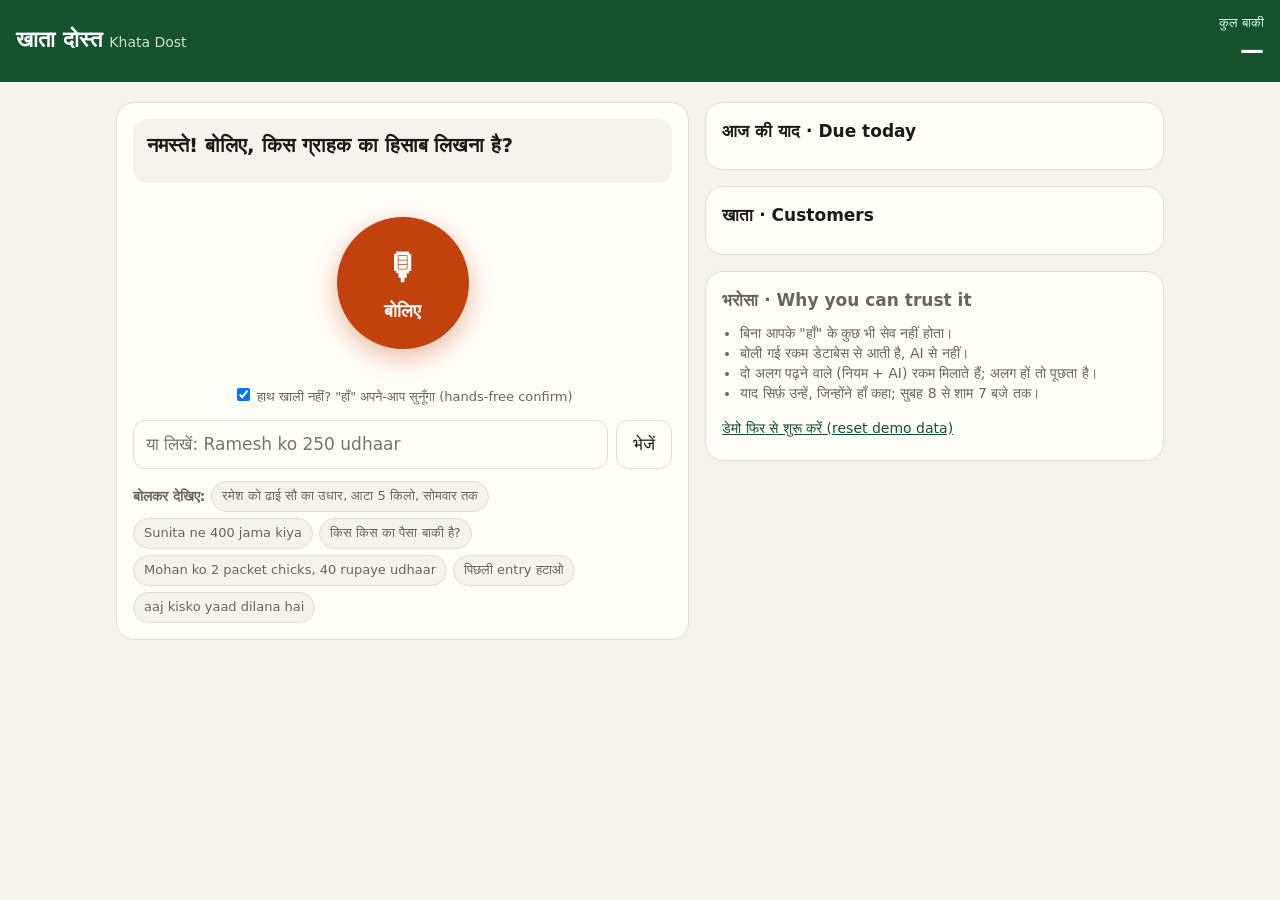
==== web/index.html @ 3db883e3 "Build Khata Dost: voice udhaar ledger with spoken read-back and confirm - parser.py: keyless Hindi/H" ====
<!doctype html>
<html lang="hi">
<head>
  <meta charset="utf-8">
  <meta name="viewport" content="width=device-width, initial-scale=1, viewport-fit=cover">
  <meta name="theme-color" content="#14532d">
  <title>Khata Dost · बोलो, खाता लिखो</title>
  <link rel="stylesheet" href="khata.css">
</head>
<body>
<header class="top">
  <div>
    <h1>खाता दोस्त <span>Khata Dost</span></h1>
    <p id="shop" class="muted"></p>
  </div>
  <div class="total">
    <span class="muted">कुल बाकी</span>
    <strong id="totalDue">—</strong>
  </div>
</header>

<div id="modes" class="modes" role="status"></div>

<main>
  <section class="talk card" aria-label="Talk">
    <div id="bubble" class="bubble" aria-live="polite">
      <p id="botSays">नमस्ते! बोलिए, किस ग्राहक का हिसाब लिखना है?</p>
      <p id="heard" class="heard"></p>
    </div>

    <article id="draft" class="draft" hidden>
      <div class="draft-top">
        <span id="draftName" class="draft-name"></span>
        <span id="draftType" class="badge"></span>
      </div>
      <div id="draftAmount" class="draft-amount"></div>
      <div id="draftMeta" class="muted"></div>
      <div id="draftChecks" class="checks"></div>
      <div class="draft-actions">
        <button id="yesBtn" class="yes">✓ हाँ, लिखो</button>
        <button id="noBtn" class="no">✗ नहीं</button>
      </div>
    </article>

    <article id="optionsBox" class="options" hidden></article>

    <button id="mic" class="mic" aria-label="बोलने के लिए दबाएँ">
      <span class="mic-icon" aria-hidden="true">🎙</span>
      <span id="micLabel">बोलिए</span>
    </button>
    <div id="status" class="status" aria-live="polite"></div>

    <label class="handsfree"><input type="checkbox" id="handsfree" checked> हाथ खाली नहीं? "हाँ" अपने-आप सुनूँगा (hands-free confirm)</label>

    <form id="typed" class="typed">
      <input id="text" placeholder="या लिखें: Ramesh ko 250 udhaar" autocomplete="off" aria-label="Type instead">
      <button>भेजें</button>
    </form>

    <div class="try muted">
      <strong>बोलकर देखिए:</strong>
      <button class="chip">रमेश को ढाई सौ का उधार, आटा 5 किलो, सोमवार तक</button>
      <button class="chip">Sunita ne 400 jama kiya</button>
      <button class="chip">किस किस का पैसा बाकी है?</button>
      <button class="chip">Mohan ko 2 packet chicks, 40 rupaye udhaar</button>
      <button class="chip">पिछली entry हटाओ</button>
      <button class="chip">aaj kisko yaad dilana hai</button>
    </div>

    <article id="receipt" class="receipt" hidden>
      <h3>ग्राहक की रसीद · Customer's voice receipt</h3>
      <p id="receiptText"></p>
      <div class="row">
        <button id="receiptPlay">▶ सुनें</button>
        <a id="receiptWa" target="_blank" rel="noopener">WhatsApp पर भेजें</a>
      </div>
      <p class="muted small">ग्राहक को उसकी भाषा में पक्की रसीद, ताकि बाद में झगड़ा न हो।</p>
    </article>
  </section>

  <section class="side">
    <article class="card">
      <div class="row between">
        <h2>आज की याद · Due today</h2>
        <span id="windowNote" class="muted small"></span>
      </div>
      <ul id="reminders" class="list"></ul>
    </article>

    <article class="card">
      <h2>खाता · Customers</h2>
      <ul id="customers" class="list"></ul>
    </article>

    <article id="detail" class="card" hidden>
      <div class="row between">
        <h2 id="detailName"></h2>
        <button id="detailClose" class="link">बंद करें</button>
      </div>
      <p id="detailBalance" class="big"></p>
      <form id="detailForm" class="detail-form">
        <label>फ़ोन <input id="detailPhone" inputmode="tel" placeholder="98xxxxxxxx"></label>
        <label>भाषा
          <select id="detailLang">
            <option value="hi-IN">हिन्दी</option><option value="mr-IN">मराठी</option><option value="en-IN">English</option>
          </select>
        </label>
        <label class="consent"><input type="checkbox" id="detailConsent"> ग्राहक ने WhatsApp याद दिलाने के लिए "हाँ" कहा</label>
        <p id="detailConsentAt" class="muted small"></p>
        <button>सेव करें</button>
      </form>
      <ul id="detailEntries" class="list"></ul>
    </article>

    <article class="card small muted">
      <h2>भरोसा · Why you can trust it</h2>
      <ul class="plain">
        <li>बिना आपके "हाँ" के कुछ भी सेव नहीं होता।</li>
        <li>बोली गई रकम डेटाबेस से आती है, AI से नहीं।</li>
        <li>दो अलग पढ़ने वाले (नियम + AI) रकम मिलाते हैं; अलग हों तो पूछता है।</li>
        <li>याद सिर्फ़ उन्हें, जिन्होंने हाँ कहा; सुबह 8 से शाम 7 बजे तक।</li>
      </ul>
      <button id="resetDemo" class="link">डेमो फिर से शुरू करें (reset demo data)</button>
    </article>
  </section>
</main>

<script src="khata.js"></script>
</body>
</html>
---- web/khata.css ----
:root {
  --bg: #f6f3ec; --card: #fffdf8; --ink: #1b1a17; --muted: #6b665c; --line: #e5dfd3;
  --green: #15803d; --green-bg: #e7f6ec; --red: #b91c1c; --red-bg: #fdecec; --accent: #14532d; --mic: #c2410c;
}
@media (prefers-color-scheme: dark) {
  :root { --bg: #12110f; --card: #1c1b18; --ink: #f3efe6; --muted: #a59f93; --line: #33302a;
          --green: #4ade80; --green-bg: #14281b; --red: #f87171; --red-bg: #2e1616; --accent: #86efac; }
}
* { box-sizing: border-box; }
body { margin: 0; background: var(--bg); color: var(--ink);
       font-family: "Noto Sans Devanagari", "Noto Sans", system-ui, sans-serif; font-size: 17px; line-height: 1.45; }
button, input, select { font: inherit; color: inherit; }
.muted { color: var(--muted); } .small { font-size: 14px; }
.top { display: flex; justify-content: space-between; align-items: center; gap: 12px; padding: 14px 16px;
       background: var(--accent); color: #fff; }
.top h1 { margin: 0; font-size: 22px; } .top h1 span { font-size: 14px; opacity: .8; font-weight: 500; }
.top p { margin: 2px 0 0; color: #d1fae5; font-size: 14px; }
.total { text-align: right; } .total .muted { color: #d1fae5; display: block; font-size: 13px; }
.total strong { font-size: 24px; }
.modes { margin: 0 auto; max-width: 1080px; padding: 8px 16px 0; font-size: 13px; color: var(--muted); }
.modes .warn { color: var(--red); }
main { max-width: 1080px; margin: 0 auto; padding: 12px 16px 40px; display: grid; gap: 16px; }
@media (min-width: 900px) { main { grid-template-columns: 1.25fr 1fr; align-items: start; } }
.card { background: var(--card); border: 1px solid var(--line); border-radius: 18px; padding: 16px; }
h2 { font-size: 17px; margin: 0 0 10px; } h3 { font-size: 15px; margin: 0 0 6px; }
.row { display: flex; gap: 10px; align-items: center; flex-wrap: wrap; } .between { justify-content: space-between; }
.side { display: grid; gap: 16px; }
.bubble { background: var(--bg); border-radius: 14px; padding: 12px 14px; min-height: 64px; }
#botSays { margin: 0; font-size: 20px; font-weight: 600; }
.heard { margin: 6px 0 0; color: var(--muted); font-size: 14px; }
.draft { margin-top: 14px; border: 2px solid var(--line); border-radius: 16px; padding: 14px; }
.draft.udhaar { border-color: var(--red); background: var(--red-bg); }
.draft.jama { border-color: var(--green); background: var(--green-bg); }
.draft-top { display: flex; justify-content: space-between; align-items: center; }
.draft-name { font-size: 22px; font-weight: 700; }
.badge { font-weight: 700; padding: 3px 10px; border-radius: 999px; color: #fff; font-size: 15px; }
.badge.udhaar { background: var(--red); } .badge.jama { background: var(--green); }
.draft-amount { font-size: 44px; font-weight: 800; letter-spacing: .5px; margin: 4px 0; }
.checks { font-size: 13px; color: var(--muted); margin-top: 4px; }
.checks span { display: inline-block; margin-right: 10px; }
.draft-actions { display: flex; gap: 10px; margin-top: 12px; }
.draft-actions button { flex: 1; padding: 14px; border-radius: 12px; border: none; font-weight: 700; font-size: 18px; cursor: pointer; }
.yes { background: var(--green); color: #fff; } .no { background: var(--line); }
.options { margin-top: 12px; display: flex; gap: 8px; flex-wrap: wrap; }
.options button { padding: 12px 16px; border-radius: 12px; border: 2px solid var(--accent); background: var(--card); cursor: pointer; font-weight: 600; }
.mic { display: flex; flex-direction: column; align-items: center; justify-content: center; gap: 4px;
       width: 132px; height: 132px; margin: 22px auto 8px; border-radius: 50%; border: none; cursor: pointer;
       background: var(--mic); color: #fff; font-size: 18px; font-weight: 700; box-shadow: 0 8px 24px rgba(194,65,12,.35); }
.mic-icon { font-size: 36px; }
.mic.rec { background: var(--red); animation: pulse 1.1s infinite; }
.mic.busy { opacity: .6; cursor: wait; }
@keyframes pulse { 50% { box-shadow: 0 0 0 18px rgba(185,28,28,.2); } }
.status { text-align: center; min-height: 22px; color: var(--muted); font-size: 14px; }
.handsfree { display: block; text-align: center; font-size: 13px; color: var(--muted); margin: 6px 0 0; }
.typed { display: flex; gap: 8px; margin-top: 14px; }
.typed input { flex: 1; min-width: 0; padding: 11px 12px; border-radius: 12px; border: 1px solid var(--line); background: var(--card); }
.typed button { padding: 11px 16px; border-radius: 12px; border: 1px solid var(--line); background: var(--card); cursor: pointer; }
.try { margin-top: 12px; font-size: 14px; display: flex; flex-wrap: wrap; gap: 6px; align-items: center; }
.chip { border: 1px solid var(--line); background: var(--bg); border-radius: 999px; padding: 5px 10px; cursor: pointer; font-size: 13px; }
.receipt { margin-top: 16px; border-top: 1px dashed var(--line); padding-top: 12px; }
.receipt p { margin: 4px 0 8px; }
.receipt button, .receipt a, .list a, .list button.act { border: 1px solid var(--line); background: var(--bg); border-radius: 10px;
       padding: 7px 12px; cursor: pointer; text-decoration: none; color: var(--ink); font-size: 14px; }
.receipt a, .list a.wa { background: #25d366; color: #06280f; border-color: #25d366; font-weight: 600; }
.list { list-style: none; margin: 0; padding: 0; display: grid; gap: 8px; }
.list li { border: 1px solid var(--line); border-radius: 12px; padding: 10px 12px; }
.list li.click { cursor: pointer; } .list li.click:hover { border-color: var(--accent); }
.cust { display: flex; justify-content: space-between; gap: 8px; align-items: center; }
.cust .amt { font-weight: 800; font-size: 18px; } .amt.owe { color: var(--red); } .amt.clear { color: var(--green); }
.list .msg { font-size: 14px; margin: 6px 0; }
.big { font-size: 26px; font-weight: 800; margin: 0 0 10px; }
.detail-form { display: grid; gap: 8px; margin-bottom: 12px; }
.detail-form input, .detail-form select { width: 100%; padding: 8px 10px; border-radius: 10px; border: 1px solid var(--line); background: var(--bg); }
.detail-form button { padding: 9px; border-radius: 10px; border: none; background: var(--accent); color: #fff; font-weight: 700; cursor: pointer; }
.consent { display: flex; gap: 8px; align-items: flex-start; font-size: 14px; }
.link { background: none; border: none; color: var(--accent); cursor: pointer; padding: 6px 0; text-decoration: underline; font-size: 14px; }
.plain { padding-left: 18px; margin: 0 0 8px; }
.flash { animation: flash 1.2s ease; } @keyframes flash { 0% { background: var(--green-bg); } }
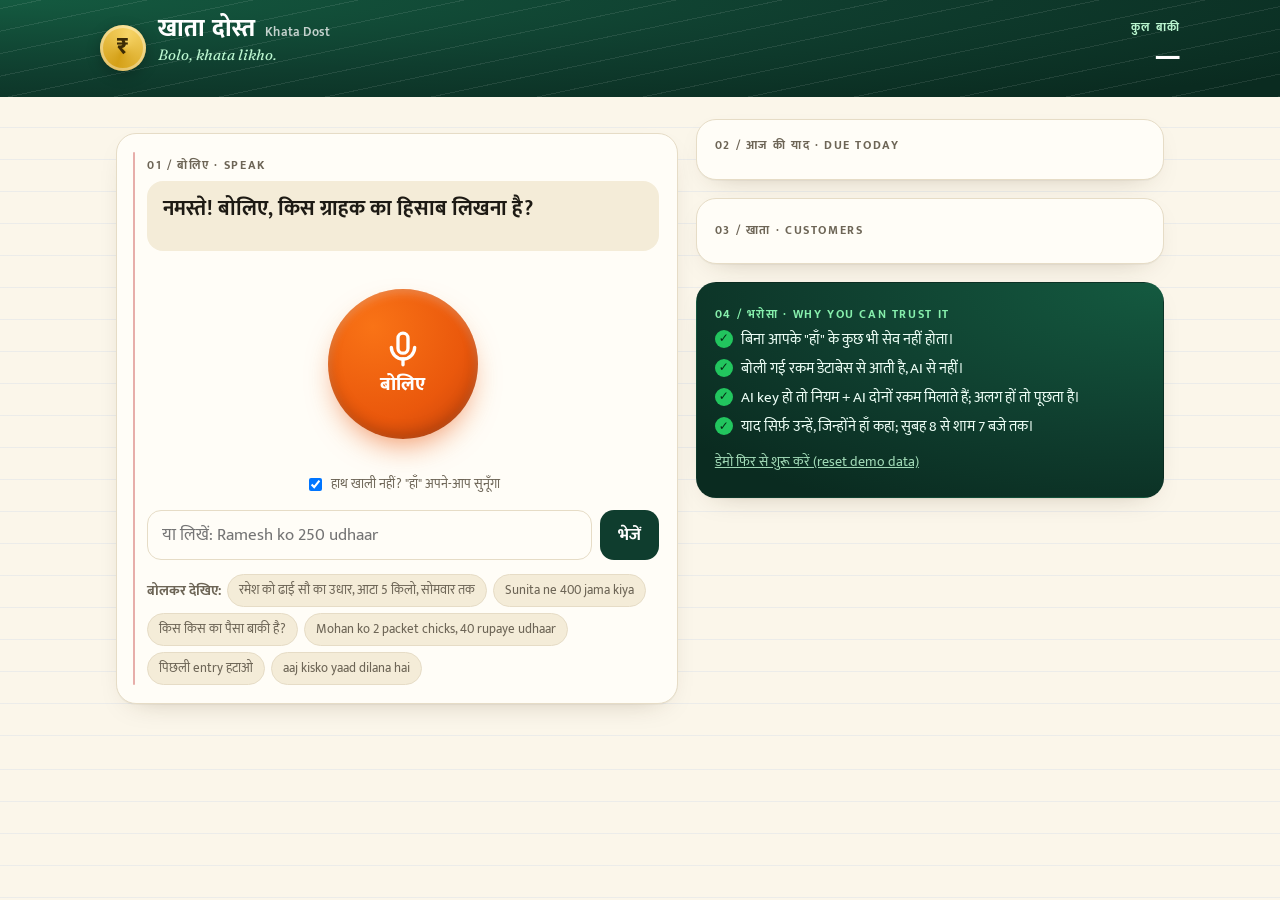
==== commit 2fb34ad6: "Warmer khata-page design with GSAP motion; fix red-team findings Design: ruled khata page, gold seal" ====
--- a/web/index.html
+++ b/web/index.html
@@ -3,19 +3,28 @@
 <head>
   <meta charset="utf-8">
   <meta name="viewport" content="width=device-width, initial-scale=1, viewport-fit=cover">
-  <meta name="theme-color" content="#14532d">
+  <meta name="theme-color" content="#0f3d2e">
   <title>Khata Dost · बोलो, खाता लिखो</title>
+  <link rel="preconnect" href="https://fonts.googleapis.com">
+  <link rel="preconnect" href="https://fonts.gstatic.com" crossorigin>
+  <link rel="stylesheet" href="https://fonts.googleapis.com/css2?family=Mukta:wght@400;600;700;800&family=Fraunces:ital,wght@1,500&display=swap">
   <link rel="stylesheet" href="khata.css">
 </head>
 <body>
 <header class="top">
-  <div>
-    <h1>खाता दोस्त <span>Khata Dost</span></h1>
-    <p id="shop" class="muted"></p>
-  </div>
-  <div class="total">
-    <span class="muted">कुल बाकी</span>
-    <strong id="totalDue">—</strong>
+  <div class="top-inner">
+    <div class="brand">
+      <div class="seal" aria-hidden="true">₹</div>
+      <div>
+        <h1>खाता दोस्त <span>Khata Dost</span></h1>
+        <p class="tagline">Bolo, khata likho.</p>
+        <p id="shop" class="shop"></p>
+      </div>
+    </div>
+    <div class="total">
+      <span class="lbl">कुल बाकी</span>
+      <strong id="totalDue">—</strong>
+    </div>
   </div>
 </header>
 
@@ -23,6 +32,7 @@
 
 <main>
   <section class="talk card" aria-label="Talk">
+    <span class="tag">01 / बोलिए · Speak</span>
     <div id="bubble" class="bubble" aria-live="polite">
       <p id="botSays">नमस्ते! बोलिए, किस ग्राहक का हिसाब लिखना है?</p>
       <p id="heard" class="heard"></p>
@@ -40,17 +50,24 @@
         <button id="yesBtn" class="yes">✓ हाँ, लिखो</button>
         <button id="noBtn" class="no">✗ नहीं</button>
       </div>
+      <div id="stamp" class="stamp" aria-hidden="true">लिख दिया ✓</div>
     </article>
 
     <article id="optionsBox" class="options" hidden></article>
 
-    <button id="mic" class="mic" aria-label="बोलने के लिए दबाएँ">
-      <span class="mic-icon" aria-hidden="true">🎙</span>
-      <span id="micLabel">बोलिए</span>
-    </button>
+    <div id="micWrap" class="mic-wrap idle-hint">
+      <span class="ring r2" aria-hidden="true"></span>
+      <span class="ring r1" aria-hidden="true"></span>
+      <button id="mic" class="mic" aria-label="बोलने के लिए दबाएँ">
+        <svg viewBox="0 0 24 24" fill="none" stroke="currentColor" stroke-width="2" stroke-linecap="round" stroke-linejoin="round" aria-hidden="true">
+          <rect x="9" y="2.5" width="6" height="12" rx="3"/><path d="M5 11a7 7 0 0 0 14 0"/><path d="M12 18v3.5"/>
+        </svg>
+        <span id="micLabel">बोलिए</span>
+      </button>
+    </div>
     <div id="status" class="status" aria-live="polite"></div>
 
-    <label class="handsfree"><input type="checkbox" id="handsfree" checked> हाथ खाली नहीं? "हाँ" अपने-आप सुनूँगा (hands-free confirm)</label>
+    <label class="handsfree"><input type="checkbox" id="handsfree" checked> हाथ खाली नहीं? "हाँ" अपने-आप सुनूँगा</label>
 
     <form id="typed" class="typed">
       <input id="text" placeholder="या लिखें: Ramesh ko 250 udhaar" autocomplete="off" aria-label="Type instead">
@@ -68,27 +85,27 @@
     </div>
 
     <article id="receipt" class="receipt" hidden>
-      <h3>ग्राहक की रसीद · Customer's voice receipt</h3>
+      <span class="tag">ग्राहक की रसीद · Customer receipt</span>
       <p id="receiptText"></p>
       <div class="row">
         <button id="receiptPlay">▶ सुनें</button>
         <a id="receiptWa" target="_blank" rel="noopener">WhatsApp पर भेजें</a>
       </div>
-      <p class="muted small">ग्राहक को उसकी भाषा में पक्की रसीद, ताकि बाद में झगड़ा न हो।</p>
+      <p class="muted small">ग्राहक को उसकी भाषा में रसीद, ताकि बाद में झगड़ा न हो।</p>
     </article>
   </section>
 
   <section class="side">
     <article class="card">
       <div class="row between">
-        <h2>आज की याद · Due today</h2>
+        <span class="tag">02 / आज की याद · Due today</span>
         <span id="windowNote" class="muted small"></span>
       </div>
       <ul id="reminders" class="list"></ul>
     </article>
 
     <article class="card">
-      <h2>खाता · Customers</h2>
+      <span class="tag">03 / खाता · Customers</span>
       <ul id="customers" class="list"></ul>
     </article>
 
@@ -112,12 +129,12 @@
       <ul id="detailEntries" class="list"></ul>
     </article>
 
-    <article class="card small muted">
-      <h2>भरोसा · Why you can trust it</h2>
-      <ul class="plain">
+    <article class="card trust">
+      <span class="tag">04 / भरोसा · Why you can trust it</span>
+      <ul>
         <li>बिना आपके "हाँ" के कुछ भी सेव नहीं होता।</li>
         <li>बोली गई रकम डेटाबेस से आती है, AI से नहीं।</li>
-        <li>दो अलग पढ़ने वाले (नियम + AI) रकम मिलाते हैं; अलग हों तो पूछता है।</li>
+        <li>AI key हो तो नियम + AI दोनों रकम मिलाते हैं; अलग हों तो पूछता है।</li>
         <li>याद सिर्फ़ उन्हें, जिन्होंने हाँ कहा; सुबह 8 से शाम 7 बजे तक।</li>
       </ul>
       <button id="resetDemo" class="link">डेमो फिर से शुरू करें (reset demo data)</button>
@@ -125,6 +142,9 @@
   </section>
 </main>
 
-<script src="khata.js"></script>
+<!-- Motion only. If these fail to load (offline), the app works the same without animation. -->
+<script src="https://cdnjs.cloudflare.com/ajax/libs/gsap/3.12.5/gsap.min.js" defer></script>
+<script src="motion.js" defer></script>
+<script src="khata.js" defer></script>
 </body>
 </html>
--- a/web/khata.css
+++ b/web/khata.css
@@ -1,78 +1,171 @@
+/* Khata Dost: warm, trust-building look. A khata page (cream, ruled, red margin) under a deep-green shop header. */
 :root {
-  --bg: #f6f3ec; --card: #fffdf8; --ink: #1b1a17; --muted: #6b665c; --line: #e5dfd3;
-  --green: #15803d; --green-bg: #e7f6ec; --red: #b91c1c; --red-bg: #fdecec; --accent: #14532d; --mic: #c2410c;
+  --paper: #fbf6ea; --paper-2: #f4ecd8; --rule: rgba(37, 99, 235, .07); --margin: rgba(185, 28, 28, .35);
+  --card: #fffdf7; --ink: #1d1a14; --muted: #6d6556; --line: #e6dcc6;
+  --green: #166534; --green-ink: #14532d; --green-bg: #e8f5ec; --red: #b42318; --red-bg: #fdeeee;
+  --head: #0f3d2e; --head-2: #145a40; --saffron: #ea580c; --saffron-2: #f97316; --gold: #d4a017;
+  --shadow: 0 1px 0 rgba(0,0,0,.03), 0 10px 30px -18px rgba(60, 40, 10, .35);
+  --sans: "Mukta", "Noto Sans Devanagari", system-ui, sans-serif;
+  --serif: "Fraunces", Georgia, "Times New Roman", serif;
 }
 @media (prefers-color-scheme: dark) {
-  :root { --bg: #12110f; --card: #1c1b18; --ink: #f3efe6; --muted: #a59f93; --line: #33302a;
-          --green: #4ade80; --green-bg: #14281b; --red: #f87171; --red-bg: #2e1616; --accent: #86efac; }
+  :root { --paper: #16140f; --paper-2: #1d1a14; --rule: rgba(148, 163, 184, .06); --margin: rgba(248, 113, 113, .28);
+          --card: #1f1c16; --ink: #f4eee0; --muted: #a89f8c; --line: #3a342a;
+          --green: #4ade80; --green-ink: #86efac; --green-bg: #13271b; --red: #f87171; --red-bg: #2c1515;
+          --shadow: 0 10px 30px -18px rgba(0,0,0,.8); }
 }
 * { box-sizing: border-box; }
-body { margin: 0; background: var(--bg); color: var(--ink);
-       font-family: "Noto Sans Devanagari", "Noto Sans", system-ui, sans-serif; font-size: 17px; line-height: 1.45; }
+html { -webkit-text-size-adjust: 100%; }
+body {
+  margin: 0; color: var(--ink); font-family: var(--sans); font-size: 17px; line-height: 1.45;
+  background-color: var(--paper);
+  /* faint ruled lines like a bahi-khata page */
+  background-image: repeating-linear-gradient(to bottom, transparent 0 31px, var(--rule) 31px 32px);
+}
 button, input, select { font: inherit; color: inherit; }
 .muted { color: var(--muted); } .small { font-size: 14px; }
-.top { display: flex; justify-content: space-between; align-items: center; gap: 12px; padding: 14px 16px;
-       background: var(--accent); color: #fff; }
-.top h1 { margin: 0; font-size: 22px; } .top h1 span { font-size: 14px; opacity: .8; font-weight: 500; }
-.top p { margin: 2px 0 0; color: #d1fae5; font-size: 14px; }
-.total { text-align: right; } .total .muted { color: #d1fae5; display: block; font-size: 13px; }
-.total strong { font-size: 24px; }
-.modes { margin: 0 auto; max-width: 1080px; padding: 8px 16px 0; font-size: 13px; color: var(--muted); }
-.modes .warn { color: var(--red); }
-main { max-width: 1080px; margin: 0 auto; padding: 12px 16px 40px; display: grid; gap: 16px; }
-@media (min-width: 900px) { main { grid-template-columns: 1.25fr 1fr; align-items: start; } }
-.card { background: var(--card); border: 1px solid var(--line); border-radius: 18px; padding: 16px; }
-h2 { font-size: 17px; margin: 0 0 10px; } h3 { font-size: 15px; margin: 0 0 6px; }
+.tag { display: inline-block; font-size: 11.5px; font-weight: 700; letter-spacing: .14em; text-transform: uppercase; color: var(--muted); margin-bottom: 6px; }
+
+/* ---------- header ---------- */
+.top {
+  position: relative; overflow: hidden; color: #fff;
+  background: radial-gradient(120% 140% at 0% 0%, var(--head-2) 0%, var(--head) 55%, #0a2b20 100%);
+  padding: 16px 16px 18px;
+}
+.top::after { /* subtle ledger lines in the header */
+  content: ""; position: absolute; inset: 0; pointer-events: none; opacity: .09;
+  background-image: repeating-linear-gradient(-12deg, #fff 0 1px, transparent 1px 22px);
+}
+.top-inner { position: relative; z-index: 1; max-width: 1080px; margin: 0 auto; display: flex; justify-content: space-between; align-items: center; gap: 12px; }
+.brand { display: flex; align-items: center; gap: 12px; }
+.seal {
+  width: 46px; height: 46px; border-radius: 50%; display: grid; place-items: center; flex: none;
+  background: conic-gradient(from 200deg, var(--gold), #f6d365, var(--gold)); color: #3b2a05;
+  font-weight: 800; font-size: 24px; box-shadow: inset 0 0 0 3px rgba(255,255,255,.35), 0 4px 14px rgba(0,0,0,.25);
+}
+.top h1 { margin: 0; font-size: 24px; line-height: 1.1; font-weight: 800; letter-spacing: .2px; }
+.top h1 span { font-size: 13px; opacity: .75; font-weight: 600; margin-left: 4px; }
+.tagline { margin: 2px 0 0; font-family: var(--serif); font-style: italic; font-size: 15px; color: #bbf7d0; }
+.top .shop { color: #d1fae5; font-size: 13px; }
+.total { text-align: right; }
+.total .lbl { color: #bbf7d0; display: block; font-size: 12px; letter-spacing: .1em; text-transform: uppercase; font-weight: 700; }
+.total strong { font-size: 28px; font-weight: 800; font-variant-numeric: tabular-nums; }
+
+.modes { margin: 0 auto; max-width: 1080px; padding: 10px 16px 0; font-size: 13px; color: var(--muted); }
+.modes .warn { color: var(--red); font-weight: 600; }
+
+/* ---------- layout ---------- */
+main { max-width: 1080px; margin: 0 auto; padding: 12px 16px 48px; display: grid; gap: 18px; }
+@media (min-width: 900px) { main { grid-template-columns: 1.2fr 1fr; align-items: start; } .talk { position: sticky; top: 14px; } }
+.card { background: var(--card); border: 1px solid var(--line); border-radius: 20px; padding: 18px; box-shadow: var(--shadow); }
+h2 { font-size: 18px; margin: 0 0 10px; font-weight: 800; }
+h3 { font-size: 15px; margin: 0 0 6px; }
 .row { display: flex; gap: 10px; align-items: center; flex-wrap: wrap; } .between { justify-content: space-between; }
-.side { display: grid; gap: 16px; }
-.bubble { background: var(--bg); border-radius: 14px; padding: 12px 14px; min-height: 64px; }
-#botSays { margin: 0; font-size: 20px; font-weight: 600; }
+.side { display: grid; gap: 18px; }
+
+/* ---------- talk card (a khata page with a red margin) ---------- */
+.talk { position: relative; padding-left: 30px; }
+.talk::before { content: ""; position: absolute; top: 18px; bottom: 18px; left: 16px; width: 2px; background: var(--margin); border-radius: 2px; }
+.bubble { background: var(--paper-2); border-radius: 16px; padding: 14px 16px; min-height: 70px; }
+#botSays { margin: 0; font-size: 21px; font-weight: 700; line-height: 1.35; }
+#botSays .w { display: inline-block; }
 .heard { margin: 6px 0 0; color: var(--muted); font-size: 14px; }
-.draft { margin-top: 14px; border: 2px solid var(--line); border-radius: 16px; padding: 14px; }
-.draft.udhaar { border-color: var(--red); background: var(--red-bg); }
-.draft.jama { border-color: var(--green); background: var(--green-bg); }
-.draft-top { display: flex; justify-content: space-between; align-items: center; }
-.draft-name { font-size: 22px; font-weight: 700; }
-.badge { font-weight: 700; padding: 3px 10px; border-radius: 999px; color: #fff; font-size: 15px; }
+
+/* the entry card */
+.draft { position: relative; margin-top: 14px; border: 1.5px solid var(--line); border-left-width: 8px; border-radius: 16px; padding: 14px 16px; background: var(--card); overflow: hidden; }
+.draft.udhaar { border-color: var(--red); background: linear-gradient(180deg, var(--red-bg), var(--card) 85%); }
+.draft.jama { border-color: var(--green); background: linear-gradient(180deg, var(--green-bg), var(--card) 85%); }
+.draft-top { display: flex; justify-content: space-between; align-items: center; gap: 8px; }
+.draft-name { font-size: 23px; font-weight: 800; }
+.badge { font-weight: 800; padding: 3px 12px; border-radius: 999px; color: #fff; font-size: 15px; background: var(--muted); }
 .badge.udhaar { background: var(--red); } .badge.jama { background: var(--green); }
-.draft-amount { font-size: 44px; font-weight: 800; letter-spacing: .5px; margin: 4px 0; }
+.draft-amount { font-size: 48px; font-weight: 800; letter-spacing: .5px; margin: 2px 0; font-variant-numeric: tabular-nums; }
 .checks { font-size: 13px; color: var(--muted); margin-top: 4px; }
-.checks span { display: inline-block; margin-right: 10px; }
+.checks span { display: inline-block; margin: 2px 10px 0 0; padding: 2px 8px; border-radius: 999px; background: var(--paper-2); }
 .draft-actions { display: flex; gap: 10px; margin-top: 12px; }
-.draft-actions button { flex: 1; padding: 14px; border-radius: 12px; border: none; font-weight: 700; font-size: 18px; cursor: pointer; }
-.yes { background: var(--green); color: #fff; } .no { background: var(--line); }
+.draft-actions button { flex: 1; padding: 14px; border-radius: 14px; border: none; font-weight: 800; font-size: 18px; cursor: pointer; transition: transform .12s ease, filter .12s ease; }
+.draft-actions button:active { transform: scale(.97); }
+.yes { background: var(--green); color: #fff; box-shadow: 0 6px 16px -8px var(--green); } .no { background: var(--paper-2); }
+.yes:hover, .no:hover { filter: brightness(1.05); }
+
+/* rubber stamp shown when an entry is saved */
+.stamp {
+  position: absolute; right: 14px; top: 50%; z-index: 3; pointer-events: none; opacity: 0;
+  transform: translateY(-50%) rotate(-12deg); padding: 6px 14px; border: 3px solid currentColor; border-radius: 10px;
+  font-weight: 800; font-size: 26px; letter-spacing: 1px; color: var(--green); background: rgba(255,255,255,.55);
+  mix-blend-mode: multiply;
+}
+@media (prefers-color-scheme: dark) { .stamp { background: rgba(0,0,0,.35); mix-blend-mode: normal; } }
+
 .options { margin-top: 12px; display: flex; gap: 8px; flex-wrap: wrap; }
-.options button { padding: 12px 16px; border-radius: 12px; border: 2px solid var(--accent); background: var(--card); cursor: pointer; font-weight: 600; }
-.mic { display: flex; flex-direction: column; align-items: center; justify-content: center; gap: 4px;
-       width: 132px; height: 132px; margin: 22px auto 8px; border-radius: 50%; border: none; cursor: pointer;
-       background: var(--mic); color: #fff; font-size: 18px; font-weight: 700; box-shadow: 0 8px 24px rgba(194,65,12,.35); }
-.mic-icon { font-size: 36px; }
-.mic.rec { background: var(--red); animation: pulse 1.1s infinite; }
-.mic.busy { opacity: .6; cursor: wait; }
-@keyframes pulse { 50% { box-shadow: 0 0 0 18px rgba(185,28,28,.2); } }
+.options button { padding: 12px 16px; border-radius: 14px; border: 2px solid var(--green); background: var(--card); cursor: pointer; font-weight: 700; }
+
+/* ---------- the mic, with rings that follow your voice ---------- */
+.mic-wrap { position: relative; width: 150px; height: 150px; margin: 26px auto 8px; --level: 0; }
+.ring { position: absolute; inset: 0; border-radius: 50%; background: var(--saffron); opacity: 0; pointer-events: none;
+        transform: scale(calc(1 + var(--level) * var(--k))); transition: transform .08s linear, opacity .2s; }
+.ring.r1 { --k: .35; } .ring.r2 { --k: .7; }
+.mic-wrap.rec .ring.r1 { opacity: .22; } .mic-wrap.rec .ring.r2 { opacity: .12; }
+.mic {
+  position: relative; z-index: 1; display: flex; flex-direction: column; align-items: center; justify-content: center; gap: 2px;
+  width: 150px; height: 150px; border-radius: 50%; border: none; cursor: pointer; color: #fff; font-size: 19px; font-weight: 800;
+  background: radial-gradient(circle at 30% 25%, var(--saffron-2), var(--saffron) 60%, #c2410c);
+  box-shadow: 0 14px 30px -10px rgba(234, 88, 12, .65), inset 0 -6px 14px rgba(0,0,0,.18), inset 0 4px 10px rgba(255,255,255,.25);
+  transition: transform .15s ease;
+}
+.mic:hover { transform: translateY(-1px); } .mic:active { transform: scale(.97); }
+.mic svg { width: 40px; height: 40px; }
+.mic-wrap.rec .mic { background: radial-gradient(circle at 30% 25%, #ef4444, var(--red) 65%, #7f1d1d); }
+.mic-wrap.idle-hint .ring.r1 { animation: breathe 2.6s ease-in-out infinite; }
+@keyframes breathe { 0%,100% { opacity: 0; transform: scale(1); } 50% { opacity: .18; transform: scale(1.12); } }
+.mic.busy { opacity: .7; cursor: wait; }
 .status { text-align: center; min-height: 22px; color: var(--muted); font-size: 14px; }
-.handsfree { display: block; text-align: center; font-size: 13px; color: var(--muted); margin: 6px 0 0; }
-.typed { display: flex; gap: 8px; margin-top: 14px; }
-.typed input { flex: 1; min-width: 0; padding: 11px 12px; border-radius: 12px; border: 1px solid var(--line); background: var(--card); }
-.typed button { padding: 11px 16px; border-radius: 12px; border: 1px solid var(--line); background: var(--card); cursor: pointer; }
-.try { margin-top: 12px; font-size: 14px; display: flex; flex-wrap: wrap; gap: 6px; align-items: center; }
-.chip { border: 1px solid var(--line); background: var(--bg); border-radius: 999px; padding: 5px 10px; cursor: pointer; font-size: 13px; }
-.receipt { margin-top: 16px; border-top: 1px dashed var(--line); padding-top: 12px; }
+.handsfree { display: flex; justify-content: center; gap: 6px; font-size: 13px; color: var(--muted); margin: 6px 0 0; }
+
+.typed { display: flex; gap: 8px; margin-top: 16px; }
+.typed input { flex: 1; min-width: 0; padding: 12px 14px; border-radius: 14px; border: 1px solid var(--line); background: var(--card); }
+.typed input:focus { outline: 2px solid var(--green); outline-offset: 1px; }
+.typed button { padding: 12px 18px; border-radius: 14px; border: none; background: var(--head); color: #fff; font-weight: 700; cursor: pointer; }
+.try { margin-top: 14px; font-size: 14px; display: flex; flex-wrap: wrap; gap: 6px; align-items: center; }
+.chip { border: 1px solid var(--line); background: var(--paper-2); border-radius: 999px; padding: 6px 11px; cursor: pointer; font-size: 13px; transition: background .15s, border-color .15s; }
+.chip:hover { border-color: var(--green); background: var(--green-bg); }
+
+.receipt { margin-top: 18px; border: 1.5px dashed var(--line); border-radius: 16px; padding: 14px; background: var(--paper-2); }
 .receipt p { margin: 4px 0 8px; }
-.receipt button, .receipt a, .list a, .list button.act { border: 1px solid var(--line); background: var(--bg); border-radius: 10px;
-       padding: 7px 12px; cursor: pointer; text-decoration: none; color: var(--ink); font-size: 14px; }
-.receipt a, .list a.wa { background: #25d366; color: #06280f; border-color: #25d366; font-weight: 600; }
+
+/* ---------- lists ---------- */
+.receipt button, .receipt a, .list a, .list button.act {
+  border: 1px solid var(--line); background: var(--card); border-radius: 12px; padding: 7px 12px; cursor: pointer;
+  text-decoration: none; color: var(--ink); font-size: 14px; display: inline-flex; align-items: center; gap: 4px;
+}
+.receipt a, .list a.wa { background: #25d366; color: #052e14; border-color: #25d366; font-weight: 700; }
 .list { list-style: none; margin: 0; padding: 0; display: grid; gap: 8px; }
-.list li { border: 1px solid var(--line); border-radius: 12px; padding: 10px 12px; }
-.list li.click { cursor: pointer; } .list li.click:hover { border-color: var(--accent); }
+.list li { border: 1px solid var(--line); border-radius: 14px; padding: 11px 13px; background: var(--card); }
+.list li.click { cursor: pointer; transition: border-color .15s, transform .15s; }
+.list li.click:hover { border-color: var(--green); transform: translateX(2px); }
 .cust { display: flex; justify-content: space-between; gap: 8px; align-items: center; }
-.cust .amt { font-weight: 800; font-size: 18px; } .amt.owe { color: var(--red); } .amt.clear { color: var(--green); }
+.avatar { width: 34px; height: 34px; border-radius: 50%; display: inline-grid; place-items: center; font-weight: 800; color: #fff; margin-right: 10px; flex: none; font-size: 15px; }
+.who { display: flex; align-items: center; }
+.cust .amt { font-weight: 800; font-size: 18px; font-variant-numeric: tabular-nums; } .amt.owe { color: var(--red); } .amt.clear { color: var(--green); }
 .list .msg { font-size: 14px; margin: 6px 0; }
-.big { font-size: 26px; font-weight: 800; margin: 0 0 10px; }
+.big { font-size: 28px; font-weight: 800; margin: 0 0 10px; font-variant-numeric: tabular-nums; }
 .detail-form { display: grid; gap: 8px; margin-bottom: 12px; }
-.detail-form input, .detail-form select { width: 100%; padding: 8px 10px; border-radius: 10px; border: 1px solid var(--line); background: var(--bg); }
-.detail-form button { padding: 9px; border-radius: 10px; border: none; background: var(--accent); color: #fff; font-weight: 700; cursor: pointer; }
+.detail-form input, .detail-form select { width: 100%; padding: 9px 11px; border-radius: 12px; border: 1px solid var(--line); background: var(--paper-2); }
+.detail-form button { padding: 10px; border-radius: 12px; border: none; background: var(--head); color: #fff; font-weight: 700; cursor: pointer; }
 .consent { display: flex; gap: 8px; align-items: flex-start; font-size: 14px; }
-.link { background: none; border: none; color: var(--accent); cursor: pointer; padding: 6px 0; text-decoration: underline; font-size: 14px; }
-.plain { padding-left: 18px; margin: 0 0 8px; }
-.flash { animation: flash 1.2s ease; } @keyframes flash { 0% { background: var(--green-bg); } }
+.link { background: none; border: none; color: inherit; cursor: pointer; padding: 6px 0; text-decoration: underline; font-size: 14px; opacity: .85; }
+
+/* trust card: the one dark section */
+.trust { background: radial-gradient(130% 120% at 100% 0%, var(--head-2), var(--head) 60%, #0a2b20); color: #ecfdf5; border-color: transparent; }
+.trust .tag { color: #86efac; }
+.trust h2 { color: #fff; }
+.trust ul { padding-left: 0; list-style: none; margin: 0 0 8px; display: grid; gap: 8px; }
+.trust li { padding-left: 26px; position: relative; font-size: 14.5px; }
+.trust li::before { content: "✓"; position: absolute; left: 0; top: 0; width: 18px; height: 18px; border-radius: 50%; background: #22c55e; color: #052e14; font-size: 12px; font-weight: 800; display: grid; place-items: center; }
+.trust .link { color: #bbf7d0; }
+
+.flash { animation: flash 1.4s ease; } @keyframes flash { 0% { background: var(--green-bg); border-color: var(--green); } }
+
+@media (prefers-reduced-motion: reduce) {
+  *, *::before, *::after { animation-duration: .01ms !important; transition-duration: .01ms !important; }
+}
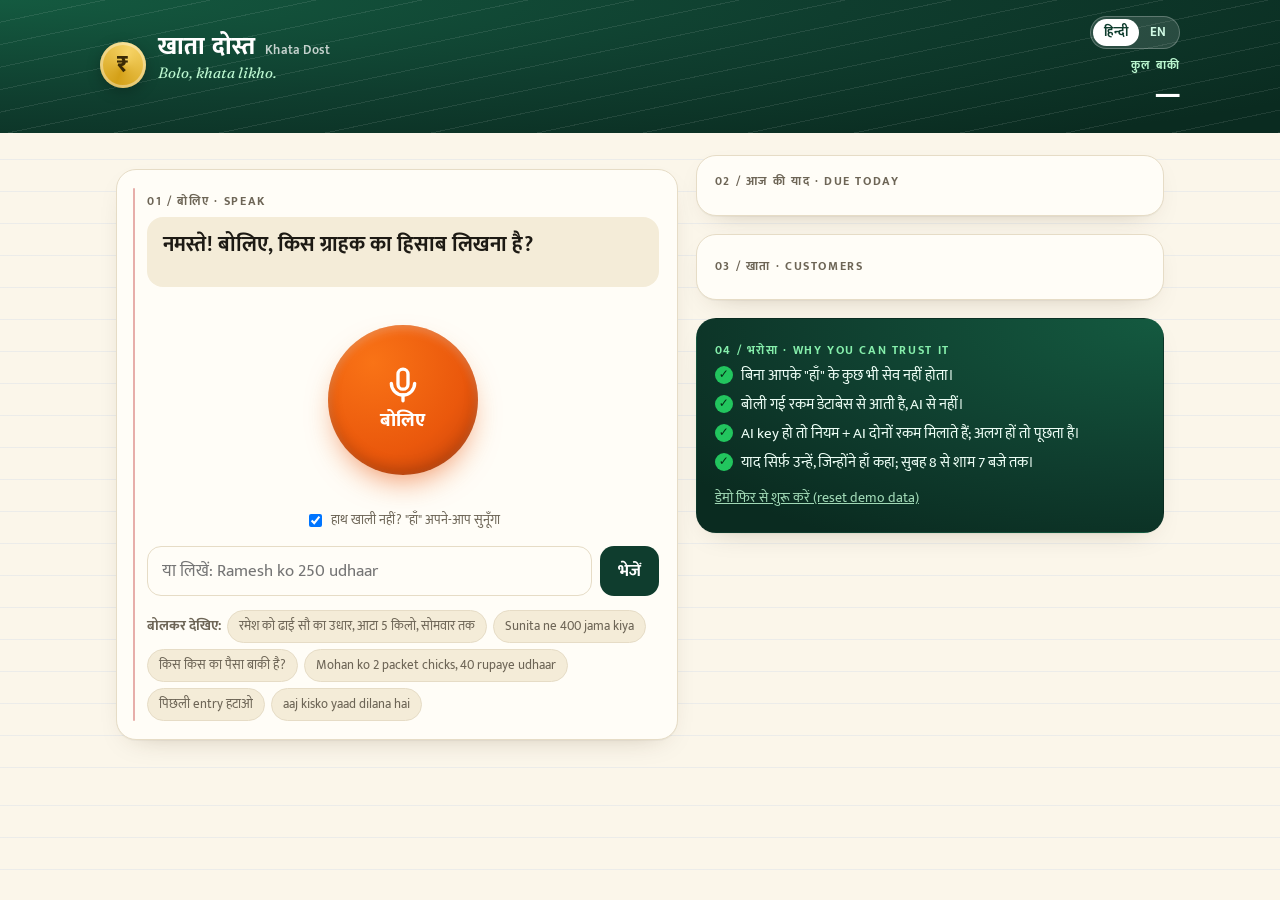
==== commit 296361d9: "Hindi / English switch for the whole screen; keyless English understanding - web/i18n.js: every labe" ====
--- a/web/index.html
+++ b/web/index.html
@@ -8,7 +8,7 @@
   <link rel="preconnect" href="https://fonts.googleapis.com">
   <link rel="preconnect" href="https://fonts.gstatic.com" crossorigin>
   <link rel="stylesheet" href="https://fonts.googleapis.com/css2?family=Mukta:wght@400;600;700;800&family=Fraunces:ital,wght@1,500&display=swap">
-  <link rel="stylesheet" href="khata.css">
+  <link rel="stylesheet" href="khata.css?v=4">
 </head>
 <body>
 <header class="top">
@@ -16,14 +16,20 @@
     <div class="brand">
       <div class="seal" aria-hidden="true">₹</div>
       <div>
-        <h1>खाता दोस्त <span>Khata Dost</span></h1>
+        <h1><span data-i18n="title" class="t">खाता दोस्त</span> <span data-i18n="sub">Khata Dost</span></h1>
         <p class="tagline">Bolo, khata likho.</p>
         <p id="shop" class="shop"></p>
       </div>
     </div>
+    <div class="top-right">
+      <div class="lang-switch" role="group" aria-label="Language">
+        <button type="button" data-lang="hi" aria-pressed="true">हिन्दी</button>
+        <button type="button" data-lang="en" aria-pressed="false">EN</button>
+      </div>
     <div class="total">
-      <span class="lbl">कुल बाकी</span>
+      <span class="lbl" data-i18n="totalDue">कुल बाकी</span>
       <strong id="totalDue">—</strong>
+    </div>
     </div>
   </div>
 </header>
@@ -32,9 +38,9 @@
 
 <main>
   <section class="talk card" aria-label="Talk">
-    <span class="tag">01 / बोलिए · Speak</span>
+    <span class="tag" data-i18n="tagSpeak">01 / बोलिए · Speak</span>
     <div id="bubble" class="bubble" aria-live="polite">
-      <p id="botSays">नमस्ते! बोलिए, किस ग्राहक का हिसाब लिखना है?</p>
+      <p id="botSays" data-i18n="greeting">नमस्ते! बोलिए, किस ग्राहक का हिसाब लिखना है?</p>
       <p id="heard" class="heard"></p>
     </div>
 
@@ -47,10 +53,10 @@
       <div id="draftMeta" class="muted"></div>
       <div id="draftChecks" class="checks"></div>
       <div class="draft-actions">
-        <button id="yesBtn" class="yes">✓ हाँ, लिखो</button>
-        <button id="noBtn" class="no">✗ नहीं</button>
+        <button id="yesBtn" class="yes" data-i18n="yes">✓ हाँ, लिखो</button>
+        <button id="noBtn" class="no" data-i18n="no">✗ नहीं</button>
       </div>
-      <div id="stamp" class="stamp" aria-hidden="true">लिख दिया ✓</div>
+      <div id="stamp" class="stamp" aria-hidden="true" data-i18n="stamp">लिख दिया ✓</div>
     </article>
 
     <article id="optionsBox" class="options" hidden></article>
@@ -58,24 +64,24 @@
     <div id="micWrap" class="mic-wrap idle-hint">
       <span class="ring r2" aria-hidden="true"></span>
       <span class="ring r1" aria-hidden="true"></span>
-      <button id="mic" class="mic" aria-label="बोलने के लिए दबाएँ">
+      <button id="mic" class="mic" aria-label="बोलने के लिए दबाएँ" data-i18n-aria="micAria">
         <svg viewBox="0 0 24 24" fill="none" stroke="currentColor" stroke-width="2" stroke-linecap="round" stroke-linejoin="round" aria-hidden="true">
           <rect x="9" y="2.5" width="6" height="12" rx="3"/><path d="M5 11a7 7 0 0 0 14 0"/><path d="M12 18v3.5"/>
         </svg>
-        <span id="micLabel">बोलिए</span>
+        <span id="micLabel" data-i18n="mic">बोलिए</span>
       </button>
     </div>
     <div id="status" class="status" aria-live="polite"></div>
 
-    <label class="handsfree"><input type="checkbox" id="handsfree" checked> हाथ खाली नहीं? "हाँ" अपने-आप सुनूँगा</label>
+    <label class="handsfree"><input type="checkbox" id="handsfree" checked> <span data-i18n="handsfree">हाथ खाली नहीं? "हाँ" अपने-आप सुनूँगा</span></label>
 
     <form id="typed" class="typed">
-      <input id="text" placeholder="या लिखें: Ramesh ko 250 udhaar" autocomplete="off" aria-label="Type instead">
-      <button>भेजें</button>
+      <input id="text" placeholder="या लिखें: Ramesh ko 250 udhaar" data-i18n-ph="typePh" autocomplete="off" aria-label="Type instead">
+      <button data-i18n="send">भेजें</button>
     </form>
 
     <div class="try muted">
-      <strong>बोलकर देखिए:</strong>
+      <strong data-i18n="tryLabel">बोलकर देखिए:</strong>
       <button class="chip">रमेश को ढाई सौ का उधार, आटा 5 किलो, सोमवार तक</button>
       <button class="chip">Sunita ne 400 jama kiya</button>
       <button class="chip">किस किस का पैसा बाकी है?</button>
@@ -85,66 +91,67 @@
     </div>
 
     <article id="receipt" class="receipt" hidden>
-      <span class="tag">ग्राहक की रसीद · Customer receipt</span>
+      <span class="tag" data-i18n="receiptTag">ग्राहक की रसीद · Customer receipt</span>
       <p id="receiptText"></p>
       <div class="row">
-        <button id="receiptPlay">▶ सुनें</button>
+        <button id="receiptPlay" data-i18n="play">▶ सुनें</button>
         <a id="receiptWa" target="_blank" rel="noopener">WhatsApp पर भेजें</a>
       </div>
-      <p class="muted small">ग्राहक को उसकी भाषा में रसीद, ताकि बाद में झगड़ा न हो।</p>
+      <p class="muted small" data-i18n="receiptNote">ग्राहक को उसकी भाषा में रसीद, ताकि बाद में झगड़ा न हो।</p>
     </article>
   </section>
 
   <section class="side">
     <article class="card">
       <div class="row between">
-        <span class="tag">02 / आज की याद · Due today</span>
+        <span class="tag" data-i18n="tagDue">02 / आज की याद · Due today</span>
         <span id="windowNote" class="muted small"></span>
       </div>
       <ul id="reminders" class="list"></ul>
     </article>
 
     <article class="card">
-      <span class="tag">03 / खाता · Customers</span>
+      <span class="tag" data-i18n="tagCust">03 / खाता · Customers</span>
       <ul id="customers" class="list"></ul>
     </article>
 
     <article id="detail" class="card" hidden>
       <div class="row between">
         <h2 id="detailName"></h2>
-        <button id="detailClose" class="link">बंद करें</button>
+        <button id="detailClose" class="link" data-i18n="close">बंद करें</button>
       </div>
       <p id="detailBalance" class="big"></p>
       <form id="detailForm" class="detail-form">
-        <label>फ़ोन <input id="detailPhone" inputmode="tel" placeholder="98xxxxxxxx"></label>
-        <label>भाषा
+        <label><span data-i18n="phone">फ़ोन</span> <input id="detailPhone" inputmode="tel" placeholder="98xxxxxxxx"></label>
+        <label><span data-i18n="lang">भाषा</span>
           <select id="detailLang">
             <option value="hi-IN">हिन्दी</option><option value="mr-IN">मराठी</option><option value="en-IN">English</option>
           </select>
         </label>
-        <label class="consent"><input type="checkbox" id="detailConsent"> ग्राहक ने WhatsApp याद दिलाने के लिए "हाँ" कहा</label>
+        <label class="consent"><input type="checkbox" id="detailConsent"> <span data-i18n="consent">ग्राहक ने WhatsApp याद दिलाने के लिए "हाँ" कहा</span></label>
         <p id="detailConsentAt" class="muted small"></p>
-        <button>सेव करें</button>
+        <button data-i18n="save">सेव करें</button>
       </form>
       <ul id="detailEntries" class="list"></ul>
     </article>
 
     <article class="card trust">
-      <span class="tag">04 / भरोसा · Why you can trust it</span>
+      <span class="tag" data-i18n="tagTrust">04 / भरोसा · Why you can trust it</span>
       <ul>
-        <li>बिना आपके "हाँ" के कुछ भी सेव नहीं होता।</li>
-        <li>बोली गई रकम डेटाबेस से आती है, AI से नहीं।</li>
-        <li>AI key हो तो नियम + AI दोनों रकम मिलाते हैं; अलग हों तो पूछता है।</li>
-        <li>याद सिर्फ़ उन्हें, जिन्होंने हाँ कहा; सुबह 8 से शाम 7 बजे तक।</li>
+        <li data-i18n="trust1">बिना आपके "हाँ" के कुछ भी सेव नहीं होता।</li>
+        <li data-i18n="trust2">बोली गई रकम डेटाबेस से आती है, AI से नहीं।</li>
+        <li data-i18n="trust3">AI key हो तो नियम + AI दोनों रकम मिलाते हैं; अलग हों तो पूछता है।</li>
+        <li data-i18n="trust4">याद सिर्फ़ उन्हें, जिन्होंने हाँ कहा; सुबह 8 से शाम 7 बजे तक।</li>
       </ul>
-      <button id="resetDemo" class="link">डेमो फिर से शुरू करें (reset demo data)</button>
+      <button id="resetDemo" class="link" data-i18n="reset">डेमो फिर से शुरू करें (reset demo data)</button>
     </article>
   </section>
 </main>
 
 <!-- Motion only. If these fail to load (offline), the app works the same without animation. -->
 <script src="https://cdnjs.cloudflare.com/ajax/libs/gsap/3.12.5/gsap.min.js" defer></script>
-<script src="motion.js" defer></script>
-<script src="khata.js" defer></script>
+<script src="i18n.js?v=4" defer></script>
+<script src="motion.js?v=4" defer></script>
+<script src="khata.js?v=4" defer></script>
 </body>
 </html>
--- a/web/khata.css
+++ b/web/khata.css
@@ -44,9 +44,14 @@
   font-weight: 800; font-size: 24px; box-shadow: inset 0 0 0 3px rgba(255,255,255,.35), 0 4px 14px rgba(0,0,0,.25);
 }
 .top h1 { margin: 0; font-size: 24px; line-height: 1.1; font-weight: 800; letter-spacing: .2px; }
-.top h1 span { font-size: 13px; opacity: .75; font-weight: 600; margin-left: 4px; }
+.top h1 [data-i18n="sub"] { font-size: 13px; opacity: .75; font-weight: 600; margin-left: 4px; }
 .tagline { margin: 2px 0 0; font-family: var(--serif); font-style: italic; font-size: 15px; color: #bbf7d0; }
 .top .shop { color: #d1fae5; font-size: 13px; }
+.top-right { display: flex; flex-direction: column; align-items: flex-end; gap: 8px; }
+.lang-switch { display: inline-flex; background: rgba(255,255,255,.12); border: 1px solid rgba(255,255,255,.25); border-radius: 999px; padding: 2px; }
+.lang-switch button { border: none; background: transparent; color: #d1fae5; font-size: 13px; font-weight: 700; padding: 4px 11px; border-radius: 999px; cursor: pointer; }
+.lang-switch button[aria-pressed="true"] { background: #fff; color: var(--head); }
+.lang-switch button:focus-visible { outline: 2px solid #fff; outline-offset: 2px; }
 .total { text-align: right; }
 .total .lbl { color: #bbf7d0; display: block; font-size: 12px; letter-spacing: .1em; text-transform: uppercase; font-weight: 700; }
 .total strong { font-size: 28px; font-weight: 800; font-variant-numeric: tabular-nums; }
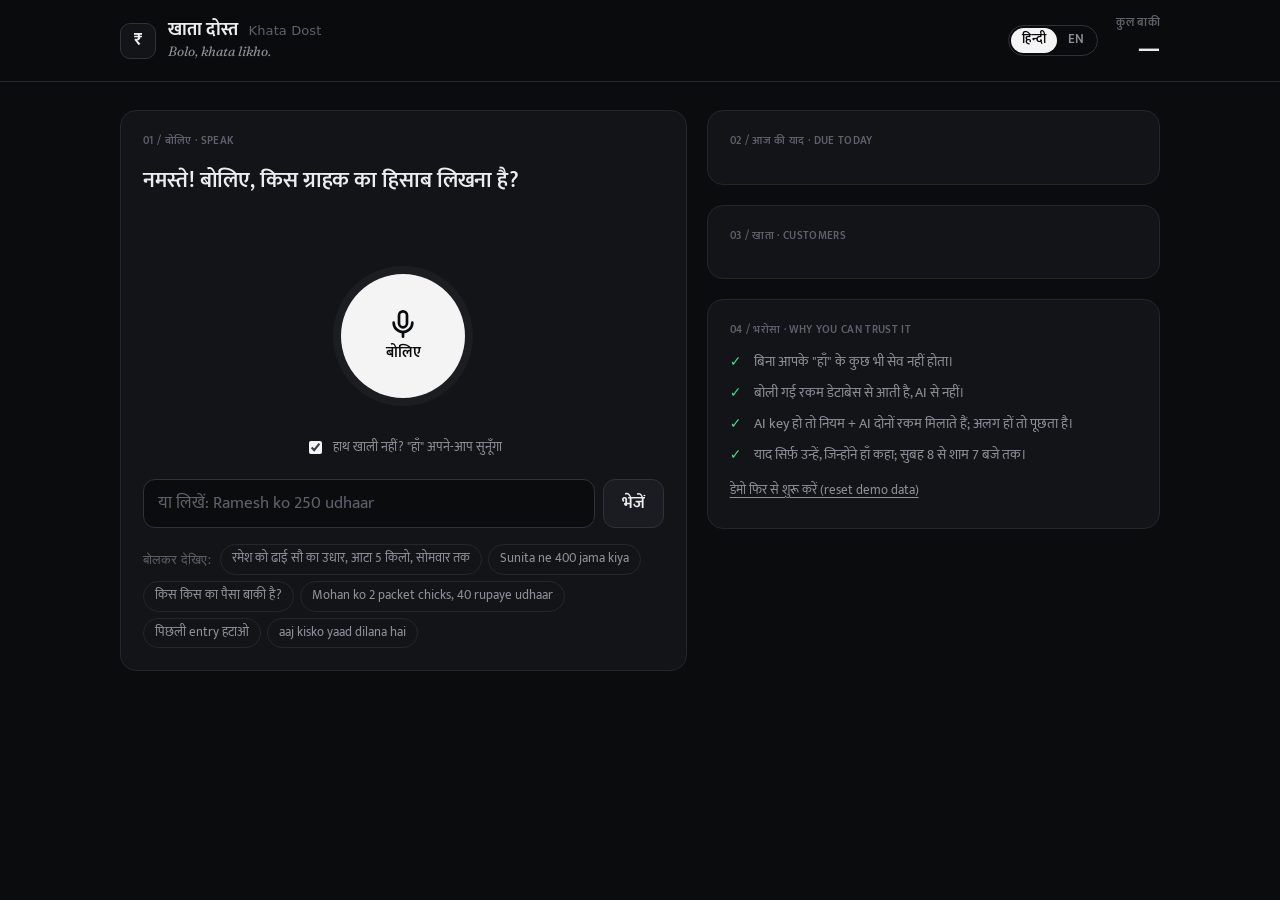
==== commit c205efab: "Dark, minimal redesign Near-black flat surfaces with thin borders, one bright mic, and colour only w" ====
--- a/web/index.html
+++ b/web/index.html
@@ -3,12 +3,12 @@
 <head>
   <meta charset="utf-8">
   <meta name="viewport" content="width=device-width, initial-scale=1, viewport-fit=cover">
-  <meta name="theme-color" content="#0f3d2e">
+  <meta name="theme-color" content="#0b0c0e">
   <title>Khata Dost · बोलो, खाता लिखो</title>
   <link rel="preconnect" href="https://fonts.googleapis.com">
   <link rel="preconnect" href="https://fonts.gstatic.com" crossorigin>
   <link rel="stylesheet" href="https://fonts.googleapis.com/css2?family=Mukta:wght@400;600;700;800&family=Fraunces:ital,wght@1,500&display=swap">
-  <link rel="stylesheet" href="khata.css?v=4">
+  <link rel="stylesheet" href="khata.css?v=9">
 </head>
 <body>
 <header class="top">
@@ -150,8 +150,8 @@
 
 <!-- Motion only. If these fail to load (offline), the app works the same without animation. -->
 <script src="https://cdnjs.cloudflare.com/ajax/libs/gsap/3.12.5/gsap.min.js" defer></script>
-<script src="i18n.js?v=4" defer></script>
-<script src="motion.js?v=4" defer></script>
-<script src="khata.js?v=4" defer></script>
+<script src="i18n.js?v=9" defer></script>
+<script src="motion.js?v=9" defer></script>
+<script src="khata.js?v=9" defer></script>
 </body>
 </html>
--- a/web/khata.css
+++ b/web/khata.css
@@ -1,176 +1,163 @@
-/* Khata Dost: warm, trust-building look. A khata page (cream, ruled, red margin) under a deep-green shop header. */
+/* Khata Dost: dark and minimal. Flat surfaces, thin borders, one bright mic.
+   Colour only carries meaning: red = udhaar (owed), green = jama (paid). */
 :root {
-  --paper: #fbf6ea; --paper-2: #f4ecd8; --rule: rgba(37, 99, 235, .07); --margin: rgba(185, 28, 28, .35);
-  --card: #fffdf7; --ink: #1d1a14; --muted: #6d6556; --line: #e6dcc6;
-  --green: #166534; --green-ink: #14532d; --green-bg: #e8f5ec; --red: #b42318; --red-bg: #fdeeee;
-  --head: #0f3d2e; --head-2: #145a40; --saffron: #ea580c; --saffron-2: #f97316; --gold: #d4a017;
-  --shadow: 0 1px 0 rgba(0,0,0,.03), 0 10px 30px -18px rgba(60, 40, 10, .35);
-  --sans: "Mukta", "Noto Sans Devanagari", system-ui, sans-serif;
-  --serif: "Fraunces", Georgia, "Times New Roman", serif;
-}
-@media (prefers-color-scheme: dark) {
-  :root { --paper: #16140f; --paper-2: #1d1a14; --rule: rgba(148, 163, 184, .06); --margin: rgba(248, 113, 113, .28);
-          --card: #1f1c16; --ink: #f4eee0; --muted: #a89f8c; --line: #3a342a;
-          --green: #4ade80; --green-ink: #86efac; --green-bg: #13271b; --red: #f87171; --red-bg: #2c1515;
-          --shadow: 0 10px 30px -18px rgba(0,0,0,.8); }
+  --bg: #0b0c0e; --surface: #131418; --surface-2: #1a1c21; --line: #24262c; --line-2: #2f323a;
+  --ink: #ececec; --muted: #8b8f98; --faint: #5d616b;
+  --red: #f87171; --red-bg: rgba(248, 113, 113, .08); --green: #4ade80; --green-bg: rgba(74, 222, 128, .08);
+  --accent: #f4f4f5; --accent-ink: #0b0c0e; --wa: #25d366;
+  --radius: 16px;
+  --sans: "Mukta", "Noto Sans Devanagari", "Inter", system-ui, sans-serif;
+  --serif: "Fraunces", Georgia, serif;
+  color-scheme: dark;
 }
 * { box-sizing: border-box; }
 html { -webkit-text-size-adjust: 100%; }
-body {
-  margin: 0; color: var(--ink); font-family: var(--sans); font-size: 17px; line-height: 1.45;
-  background-color: var(--paper);
-  /* faint ruled lines like a bahi-khata page */
-  background-image: repeating-linear-gradient(to bottom, transparent 0 31px, var(--rule) 31px 32px);
-}
+body { margin: 0; background: var(--bg); color: var(--ink); font-family: var(--sans); font-size: 16.5px; line-height: 1.5; -webkit-font-smoothing: antialiased; }
 button, input, select { font: inherit; color: inherit; }
-.muted { color: var(--muted); } .small { font-size: 14px; }
-.tag { display: inline-block; font-size: 11.5px; font-weight: 700; letter-spacing: .14em; text-transform: uppercase; color: var(--muted); margin-bottom: 6px; }
+::selection { background: rgba(244, 244, 245, .2); }
+.muted { color: var(--muted); } .small { font-size: 13.5px; }
+.tag { display: block; font-size: 11px; font-weight: 600; letter-spacing: .03em; text-transform: uppercase; color: var(--faint); margin-bottom: 12px; } /* Devanagari breaks apart with wide tracking */
 
-/* ---------- header ---------- */
-.top {
-  position: relative; overflow: hidden; color: #fff;
-  background: radial-gradient(120% 140% at 0% 0%, var(--head-2) 0%, var(--head) 55%, #0a2b20 100%);
-  padding: 16px 16px 18px;
-}
-.top::after { /* subtle ledger lines in the header */
-  content: ""; position: absolute; inset: 0; pointer-events: none; opacity: .09;
-  background-image: repeating-linear-gradient(-12deg, #fff 0 1px, transparent 1px 22px);
-}
-.top-inner { position: relative; z-index: 1; max-width: 1080px; margin: 0 auto; display: flex; justify-content: space-between; align-items: center; gap: 12px; }
+/* ---------- header: a quiet top bar ---------- */
+.top { border-bottom: 1px solid var(--line); background: rgba(11, 12, 14, .85); position: sticky; top: 0; z-index: 10; backdrop-filter: blur(8px); }
+.top-inner { max-width: 1080px; margin: 0 auto; padding: 14px 20px; display: flex; justify-content: space-between; align-items: center; gap: 16px; }
 .brand { display: flex; align-items: center; gap: 12px; }
-.seal {
-  width: 46px; height: 46px; border-radius: 50%; display: grid; place-items: center; flex: none;
-  background: conic-gradient(from 200deg, var(--gold), #f6d365, var(--gold)); color: #3b2a05;
-  font-weight: 800; font-size: 24px; box-shadow: inset 0 0 0 3px rgba(255,255,255,.35), 0 4px 14px rgba(0,0,0,.25);
-}
-.top h1 { margin: 0; font-size: 24px; line-height: 1.1; font-weight: 800; letter-spacing: .2px; }
-.top h1 [data-i18n="sub"] { font-size: 13px; opacity: .75; font-weight: 600; margin-left: 4px; }
-.tagline { margin: 2px 0 0; font-family: var(--serif); font-style: italic; font-size: 15px; color: #bbf7d0; }
-.top .shop { color: #d1fae5; font-size: 13px; }
-.top-right { display: flex; flex-direction: column; align-items: flex-end; gap: 8px; }
-.lang-switch { display: inline-flex; background: rgba(255,255,255,.12); border: 1px solid rgba(255,255,255,.25); border-radius: 999px; padding: 2px; }
-.lang-switch button { border: none; background: transparent; color: #d1fae5; font-size: 13px; font-weight: 700; padding: 4px 11px; border-radius: 999px; cursor: pointer; }
-.lang-switch button[aria-pressed="true"] { background: #fff; color: var(--head); }
-.lang-switch button:focus-visible { outline: 2px solid #fff; outline-offset: 2px; }
+.seal { width: 36px; height: 36px; border-radius: 10px; display: grid; place-items: center; flex: none;
+        border: 1px solid var(--line-2); color: var(--ink); font-weight: 700; font-size: 18px; background: var(--surface); }
+.top h1 { margin: 0; font-size: 18px; line-height: 1.2; font-weight: 700; letter-spacing: .1px; }
+.top h1 [data-i18n="sub"] { font-size: 13px; color: var(--faint); font-weight: 500; margin-left: 6px; }
+.tagline { margin: 0; font-family: var(--serif); font-style: italic; font-size: 13.5px; color: var(--muted); }
+.top .shop { margin: 0; color: var(--faint); font-size: 12.5px; }
+.top-right { display: flex; align-items: center; gap: 18px; }
+.lang-switch { display: inline-flex; border: 1px solid var(--line-2); border-radius: 999px; padding: 2px; }
+.lang-switch button { border: none; background: transparent; color: var(--muted); font-size: 12.5px; font-weight: 600; padding: 3px 11px; border-radius: 999px; cursor: pointer; }
+.lang-switch button[aria-pressed="true"] { background: var(--accent); color: var(--accent-ink); }
+.lang-switch button:focus-visible { outline: 2px solid var(--accent); outline-offset: 2px; }
 .total { text-align: right; }
-.total .lbl { color: #bbf7d0; display: block; font-size: 12px; letter-spacing: .1em; text-transform: uppercase; font-weight: 700; }
-.total strong { font-size: 28px; font-weight: 800; font-variant-numeric: tabular-nums; }
+.total .lbl { display: block; color: var(--faint); font-size: 11.5px; letter-spacing: .03em; text-transform: uppercase; font-weight: 600; }
+.total strong { font-size: 24px; font-weight: 700; font-variant-numeric: tabular-nums; letter-spacing: -.2px; }
 
-.modes { margin: 0 auto; max-width: 1080px; padding: 10px 16px 0; font-size: 13px; color: var(--muted); }
-.modes .warn { color: var(--red); font-weight: 600; }
+.modes { max-width: 1080px; margin: 0 auto; padding: 12px 20px 0; font-size: 12.5px; color: var(--faint); }
+.modes .warn { color: var(--red); }
 
 /* ---------- layout ---------- */
-main { max-width: 1080px; margin: 0 auto; padding: 12px 16px 48px; display: grid; gap: 18px; }
-@media (min-width: 900px) { main { grid-template-columns: 1.2fr 1fr; align-items: start; } .talk { position: sticky; top: 14px; } }
-.card { background: var(--card); border: 1px solid var(--line); border-radius: 20px; padding: 18px; box-shadow: var(--shadow); }
-h2 { font-size: 18px; margin: 0 0 10px; font-weight: 800; }
+main { max-width: 1080px; margin: 0 auto; padding: 16px 20px 56px; display: grid; gap: 20px; }
+@media (min-width: 900px) { main { grid-template-columns: 1.25fr 1fr; align-items: start; } .talk { position: sticky; top: 84px; } }
+.card { background: var(--surface); border: 1px solid var(--line); border-radius: var(--radius); padding: 22px; }
+h2 { font-size: 17px; margin: 0 0 10px; font-weight: 700; }
 h3 { font-size: 15px; margin: 0 0 6px; }
 .row { display: flex; gap: 10px; align-items: center; flex-wrap: wrap; } .between { justify-content: space-between; }
-.side { display: grid; gap: 18px; }
+.row.between .tag { margin-bottom: 0; }
+.side { display: grid; gap: 20px; }
+.side .card .row.between { margin-bottom: 12px; }
 
-/* ---------- talk card (a khata page with a red margin) ---------- */
-.talk { position: relative; padding-left: 30px; }
-.talk::before { content: ""; position: absolute; top: 18px; bottom: 18px; left: 16px; width: 2px; background: var(--margin); border-radius: 2px; }
-.bubble { background: var(--paper-2); border-radius: 16px; padding: 14px 16px; min-height: 70px; }
-#botSays { margin: 0; font-size: 21px; font-weight: 700; line-height: 1.35; }
+/* ---------- talk ---------- */
+.bubble { padding: 4px 0 2px; min-height: 64px; }
+#botSays { margin: 0; font-size: 22px; font-weight: 600; line-height: 1.38; letter-spacing: -.1px; }
 #botSays .w { display: inline-block; }
-.heard { margin: 6px 0 0; color: var(--muted); font-size: 14px; }
+.heard { margin: 8px 0 0; color: var(--faint); font-size: 13.5px; }
 
-/* the entry card */
-.draft { position: relative; margin-top: 14px; border: 1.5px solid var(--line); border-left-width: 8px; border-radius: 16px; padding: 14px 16px; background: var(--card); overflow: hidden; }
-.draft.udhaar { border-color: var(--red); background: linear-gradient(180deg, var(--red-bg), var(--card) 85%); }
-.draft.jama { border-color: var(--green); background: linear-gradient(180deg, var(--green-bg), var(--card) 85%); }
+/* entry card */
+.draft { position: relative; margin-top: 18px; border: 1px solid var(--line-2); border-radius: 14px; padding: 16px 18px; background: var(--surface-2); overflow: hidden; }
+.draft::before { content: ""; position: absolute; left: 0; top: 0; bottom: 0; width: 3px; background: var(--faint); }
+.draft.udhaar { background: linear-gradient(0deg, var(--red-bg), var(--red-bg)), var(--surface-2); } .draft.udhaar::before { background: var(--red); }
+.draft.jama { background: linear-gradient(0deg, var(--green-bg), var(--green-bg)), var(--surface-2); } .draft.jama::before { background: var(--green); }
 .draft-top { display: flex; justify-content: space-between; align-items: center; gap: 8px; }
-.draft-name { font-size: 23px; font-weight: 800; }
-.badge { font-weight: 800; padding: 3px 12px; border-radius: 999px; color: #fff; font-size: 15px; background: var(--muted); }
-.badge.udhaar { background: var(--red); } .badge.jama { background: var(--green); }
-.draft-amount { font-size: 48px; font-weight: 800; letter-spacing: .5px; margin: 2px 0; font-variant-numeric: tabular-nums; }
-.checks { font-size: 13px; color: var(--muted); margin-top: 4px; }
-.checks span { display: inline-block; margin: 2px 10px 0 0; padding: 2px 8px; border-radius: 999px; background: var(--paper-2); }
-.draft-actions { display: flex; gap: 10px; margin-top: 12px; }
-.draft-actions button { flex: 1; padding: 14px; border-radius: 14px; border: none; font-weight: 800; font-size: 18px; cursor: pointer; transition: transform .12s ease, filter .12s ease; }
-.draft-actions button:active { transform: scale(.97); }
-.yes { background: var(--green); color: #fff; box-shadow: 0 6px 16px -8px var(--green); } .no { background: var(--paper-2); }
-.yes:hover, .no:hover { filter: brightness(1.05); }
+.draft-name { font-size: 19px; font-weight: 600; }
+.badge { font-weight: 600; padding: 2px 10px; border-radius: 999px; font-size: 13px; border: 1px solid var(--line-2); color: var(--muted); }
+.badge.udhaar { color: var(--red); border-color: rgba(248, 113, 113, .4); } .badge.jama { color: var(--green); border-color: rgba(74, 222, 128, .4); }
+.draft-amount { font-size: 44px; font-weight: 700; letter-spacing: -.8px; margin: 2px 0; font-variant-numeric: tabular-nums; }
+.draft.udhaar .draft-amount { color: var(--red); } .draft.jama .draft-amount { color: var(--green); }
+.checks { font-size: 12.5px; color: var(--muted); margin-top: 4px; }
+.checks span { display: inline-block; margin: 4px 8px 0 0; padding: 2px 9px; border-radius: 999px; border: 1px solid var(--line-2); }
+.draft-actions { display: flex; gap: 10px; margin-top: 14px; }
+.draft-actions button { flex: 1; padding: 12px; border-radius: 12px; font-weight: 600; font-size: 16px; cursor: pointer; transition: transform .1s ease, background .15s; }
+.draft-actions button:active { transform: scale(.98); }
+.yes { background: var(--accent); color: var(--accent-ink); border: 1px solid var(--accent); }
+.yes:hover { background: #fff; }
+.no { background: transparent; color: var(--ink); border: 1px solid var(--line-2); }
+.no:hover { background: var(--surface); }
 
-/* rubber stamp shown when an entry is saved */
-.stamp {
-  position: absolute; right: 14px; top: 50%; z-index: 3; pointer-events: none; opacity: 0;
-  transform: translateY(-50%) rotate(-12deg); padding: 6px 14px; border: 3px solid currentColor; border-radius: 10px;
-  font-weight: 800; font-size: 26px; letter-spacing: 1px; color: var(--green); background: rgba(255,255,255,.55);
-  mix-blend-mode: multiply;
-}
-@media (prefers-color-scheme: dark) { .stamp { background: rgba(0,0,0,.35); mix-blend-mode: normal; } }
+.stamp { position: absolute; right: 16px; top: 50%; z-index: 3; pointer-events: none; opacity: 0;
+         transform: translateY(-50%) rotate(-10deg); padding: 5px 12px; border: 2px solid currentColor; border-radius: 8px;
+         font-weight: 700; font-size: 20px; letter-spacing: .5px; color: var(--green); background: rgba(11, 12, 14, .7); }
 
-.options { margin-top: 12px; display: flex; gap: 8px; flex-wrap: wrap; }
-.options button { padding: 12px 16px; border-radius: 14px; border: 2px solid var(--green); background: var(--card); cursor: pointer; font-weight: 700; }
+.options { margin-top: 14px; display: flex; gap: 8px; flex-wrap: wrap; }
+.options button { padding: 10px 16px; border-radius: 12px; border: 1px solid var(--line-2); background: var(--surface-2); cursor: pointer; font-weight: 600; }
+.options button:hover { border-color: var(--accent); }
 
-/* ---------- the mic, with rings that follow your voice ---------- */
-.mic-wrap { position: relative; width: 150px; height: 150px; margin: 26px auto 8px; --level: 0; }
-.ring { position: absolute; inset: 0; border-radius: 50%; background: var(--saffron); opacity: 0; pointer-events: none;
+/* ---------- mic: the one bright element ---------- */
+.mic-wrap { position: relative; width: 124px; height: 124px; margin: 34px auto 10px; --level: 0; }
+.ring { position: absolute; inset: 0; border-radius: 50%; border: 1.5px solid var(--accent); opacity: 0; pointer-events: none;
         transform: scale(calc(1 + var(--level) * var(--k))); transition: transform .08s linear, opacity .2s; }
-.ring.r1 { --k: .35; } .ring.r2 { --k: .7; }
-.mic-wrap.rec .ring.r1 { opacity: .22; } .mic-wrap.rec .ring.r2 { opacity: .12; }
-.mic {
-  position: relative; z-index: 1; display: flex; flex-direction: column; align-items: center; justify-content: center; gap: 2px;
-  width: 150px; height: 150px; border-radius: 50%; border: none; cursor: pointer; color: #fff; font-size: 19px; font-weight: 800;
-  background: radial-gradient(circle at 30% 25%, var(--saffron-2), var(--saffron) 60%, #c2410c);
-  box-shadow: 0 14px 30px -10px rgba(234, 88, 12, .65), inset 0 -6px 14px rgba(0,0,0,.18), inset 0 4px 10px rgba(255,255,255,.25);
-  transition: transform .15s ease;
-}
-.mic:hover { transform: translateY(-1px); } .mic:active { transform: scale(.97); }
-.mic svg { width: 40px; height: 40px; }
-.mic-wrap.rec .mic { background: radial-gradient(circle at 30% 25%, #ef4444, var(--red) 65%, #7f1d1d); }
-.mic-wrap.idle-hint .ring.r1 { animation: breathe 2.6s ease-in-out infinite; }
-@keyframes breathe { 0%,100% { opacity: 0; transform: scale(1); } 50% { opacity: .18; transform: scale(1.12); } }
-.mic.busy { opacity: .7; cursor: wait; }
-.status { text-align: center; min-height: 22px; color: var(--muted); font-size: 14px; }
-.handsfree { display: flex; justify-content: center; gap: 6px; font-size: 13px; color: var(--muted); margin: 6px 0 0; }
+.ring.r1 { --k: .3; } .ring.r2 { --k: .6; }
+.mic-wrap.rec .ring.r1 { opacity: .45; border-color: var(--red); } .mic-wrap.rec .ring.r2 { opacity: .22; border-color: var(--red); }
+.mic { position: relative; z-index: 1; display: flex; flex-direction: column; align-items: center; justify-content: center; gap: 2px;
+       width: 124px; height: 124px; border-radius: 50%; border: none; cursor: pointer; background: var(--accent); color: var(--accent-ink);
+       font-size: 15px; font-weight: 600; box-shadow: 0 0 0 8px rgba(244, 244, 245, .04); transition: transform .15s ease, background .2s, box-shadow .2s; }
+.mic:hover { box-shadow: 0 0 0 10px rgba(244, 244, 245, .07); }
+.mic:active { transform: scale(.97); }
+.mic svg { width: 32px; height: 32px; }
+.mic-wrap.rec .mic { background: var(--red); color: #fff; box-shadow: 0 0 0 8px rgba(248, 113, 113, .1); }
+.mic-wrap.idle-hint .ring.r1 { animation: breathe 3s ease-in-out infinite; }
+@keyframes breathe { 0%, 100% { opacity: 0; transform: scale(1); } 50% { opacity: .25; transform: scale(1.14); } }
+.mic.busy { opacity: .6; cursor: wait; }
+.status { text-align: center; min-height: 20px; color: var(--muted); font-size: 13.5px; }
+.handsfree { display: flex; justify-content: center; align-items: center; gap: 8px; font-size: 13px; color: var(--muted); margin: 10px 0 0; }
+.handsfree input { accent-color: var(--accent); }
 
-.typed { display: flex; gap: 8px; margin-top: 16px; }
-.typed input { flex: 1; min-width: 0; padding: 12px 14px; border-radius: 14px; border: 1px solid var(--line); background: var(--card); }
-.typed input:focus { outline: 2px solid var(--green); outline-offset: 1px; }
-.typed button { padding: 12px 18px; border-radius: 14px; border: none; background: var(--head); color: #fff; font-weight: 700; cursor: pointer; }
-.try { margin-top: 14px; font-size: 14px; display: flex; flex-wrap: wrap; gap: 6px; align-items: center; }
-.chip { border: 1px solid var(--line); background: var(--paper-2); border-radius: 999px; padding: 6px 11px; cursor: pointer; font-size: 13px; transition: background .15s, border-color .15s; }
-.chip:hover { border-color: var(--green); background: var(--green-bg); }
+.typed { display: flex; gap: 8px; margin-top: 22px; }
+.typed input { flex: 1; min-width: 0; padding: 11px 14px; border-radius: 12px; border: 1px solid var(--line-2); background: var(--bg); }
+.typed input::placeholder { color: var(--faint); }
+.typed input:focus { outline: none; border-color: var(--muted); }
+.typed button { padding: 11px 18px; border-radius: 12px; border: 1px solid var(--line-2); background: var(--surface-2); font-weight: 600; cursor: pointer; }
+.typed button:hover { border-color: var(--muted); }
+.try { margin-top: 16px; font-size: 13px; display: flex; flex-wrap: wrap; gap: 6px; align-items: center; color: var(--faint); }
+.try strong { font-weight: 500; margin-right: 2px; }
+.chip { border: 1px solid var(--line); background: transparent; color: var(--muted); border-radius: 999px; padding: 5px 11px; cursor: pointer; font-size: 12.5px; transition: border-color .15s, color .15s; }
+.chip:hover { border-color: var(--line-2); color: var(--ink); }
 
-.receipt { margin-top: 18px; border: 1.5px dashed var(--line); border-radius: 16px; padding: 14px; background: var(--paper-2); }
-.receipt p { margin: 4px 0 8px; }
+.receipt { margin-top: 22px; border-top: 1px solid var(--line); padding-top: 18px; }
+.receipt p { margin: 4px 0 10px; }
 
 /* ---------- lists ---------- */
 .receipt button, .receipt a, .list a, .list button.act {
-  border: 1px solid var(--line); background: var(--card); border-radius: 12px; padding: 7px 12px; cursor: pointer;
-  text-decoration: none; color: var(--ink); font-size: 14px; display: inline-flex; align-items: center; gap: 4px;
+  border: 1px solid var(--line-2); background: transparent; border-radius: 10px; padding: 6px 12px; cursor: pointer;
+  text-decoration: none; color: var(--ink); font-size: 13.5px; display: inline-flex; align-items: center; gap: 4px; }
+.receipt button:hover, .list button.act:hover, .list a.act:hover { border-color: var(--muted); }
+.receipt a, .list a.wa { border-color: rgba(37, 211, 102, .45); color: var(--wa); }
+.list { list-style: none; margin: 0; padding: 0; display: grid; }
+.list li { padding: 12px 2px; border-top: 1px solid var(--line); }
+.list li:first-child { border-top: none; padding-top: 2px; }
+.list li.click { cursor: pointer; transition: background .15s; border-radius: 8px; }
+.list li.click:hover { background: var(--surface-2); }
+.cust { display: flex; justify-content: space-between; gap: 8px; align-items: center; }
+.who { display: flex; align-items: center; }
+.avatar { width: 30px; height: 30px; border-radius: 50%; display: inline-grid; place-items: center; font-weight: 600; margin-right: 12px; flex: none; font-size: 13px;
+          color: var(--ink) !important; background: var(--surface-2) !important; border: 1px solid var(--line-2); }
+.cust .amt { font-weight: 600; font-size: 16px; font-variant-numeric: tabular-nums; } .amt.owe { color: var(--red); } .amt.clear { color: var(--green); }
+.list .msg { font-size: 13.5px; color: var(--muted); margin: 6px 0 10px; }
+.big { font-size: 26px; font-weight: 700; margin: 0 0 14px; font-variant-numeric: tabular-nums; }
+.detail-form { display: grid; gap: 10px; margin-bottom: 14px; font-size: 14px; color: var(--muted); }
+.detail-form input, .detail-form select { width: 100%; margin-top: 4px; padding: 9px 11px; border-radius: 10px; border: 1px solid var(--line-2); background: var(--bg); color: var(--ink); }
+.detail-form button { padding: 10px; border-radius: 10px; border: none; background: var(--accent); color: var(--accent-ink); font-weight: 600; cursor: pointer; }
+.consent { display: flex; gap: 8px; align-items: flex-start; } .consent input { accent-color: var(--green); margin-top: 4px; }
+.link { background: none; border: none; color: var(--muted); cursor: pointer; padding: 6px 0; text-decoration: underline; text-underline-offset: 3px; font-size: 13px; }
+.link:hover { color: var(--ink); }
+
+/* trust card: same surface, just a quiet checklist */
+.trust ul { padding-left: 0; list-style: none; margin: 0 0 10px; display: grid; gap: 10px; }
+.trust li { padding-left: 24px; position: relative; font-size: 14px; color: var(--muted); }
+.trust li::before { content: "✓"; position: absolute; left: 0; top: 0; color: var(--green); font-weight: 700; }
+
+.flash { animation: flash 1.4s ease; } @keyframes flash { 0% { background: var(--green-bg); } }
+
+@media (max-width: 560px) {
+  .top-inner { padding: 12px 16px; } main { padding: 14px 16px 48px; }
+  .card { padding: 18px; } .tagline, .top .shop, .top h1 [data-i18n="sub"] { display: none; }
+  .top-right { gap: 12px; } .total strong { font-size: 20px; }
+  #botSays { font-size: 20px; } .draft-amount { font-size: 40px; }
 }
-.receipt a, .list a.wa { background: #25d366; color: #052e14; border-color: #25d366; font-weight: 700; }
-.list { list-style: none; margin: 0; padding: 0; display: grid; gap: 8px; }
-.list li { border: 1px solid var(--line); border-radius: 14px; padding: 11px 13px; background: var(--card); }
-.list li.click { cursor: pointer; transition: border-color .15s, transform .15s; }
-.list li.click:hover { border-color: var(--green); transform: translateX(2px); }
-.cust { display: flex; justify-content: space-between; gap: 8px; align-items: center; }
-.avatar { width: 34px; height: 34px; border-radius: 50%; display: inline-grid; place-items: center; font-weight: 800; color: #fff; margin-right: 10px; flex: none; font-size: 15px; }
-.who { display: flex; align-items: center; }
-.cust .amt { font-weight: 800; font-size: 18px; font-variant-numeric: tabular-nums; } .amt.owe { color: var(--red); } .amt.clear { color: var(--green); }
-.list .msg { font-size: 14px; margin: 6px 0; }
-.big { font-size: 28px; font-weight: 800; margin: 0 0 10px; font-variant-numeric: tabular-nums; }
-.detail-form { display: grid; gap: 8px; margin-bottom: 12px; }
-.detail-form input, .detail-form select { width: 100%; padding: 9px 11px; border-radius: 12px; border: 1px solid var(--line); background: var(--paper-2); }
-.detail-form button { padding: 10px; border-radius: 12px; border: none; background: var(--head); color: #fff; font-weight: 700; cursor: pointer; }
-.consent { display: flex; gap: 8px; align-items: flex-start; font-size: 14px; }
-.link { background: none; border: none; color: inherit; cursor: pointer; padding: 6px 0; text-decoration: underline; font-size: 14px; opacity: .85; }
-
-/* trust card: the one dark section */
-.trust { background: radial-gradient(130% 120% at 100% 0%, var(--head-2), var(--head) 60%, #0a2b20); color: #ecfdf5; border-color: transparent; }
-.trust .tag { color: #86efac; }
-.trust h2 { color: #fff; }
-.trust ul { padding-left: 0; list-style: none; margin: 0 0 8px; display: grid; gap: 8px; }
-.trust li { padding-left: 26px; position: relative; font-size: 14.5px; }
-.trust li::before { content: "✓"; position: absolute; left: 0; top: 0; width: 18px; height: 18px; border-radius: 50%; background: #22c55e; color: #052e14; font-size: 12px; font-weight: 800; display: grid; place-items: center; }
-.trust .link { color: #bbf7d0; }
-
-.flash { animation: flash 1.4s ease; } @keyframes flash { 0% { background: var(--green-bg); border-color: var(--green); } }
-
 @media (prefers-reduced-motion: reduce) {
   *, *::before, *::after { animation-duration: .01ms !important; transition-duration: .01ms !important; }
 }
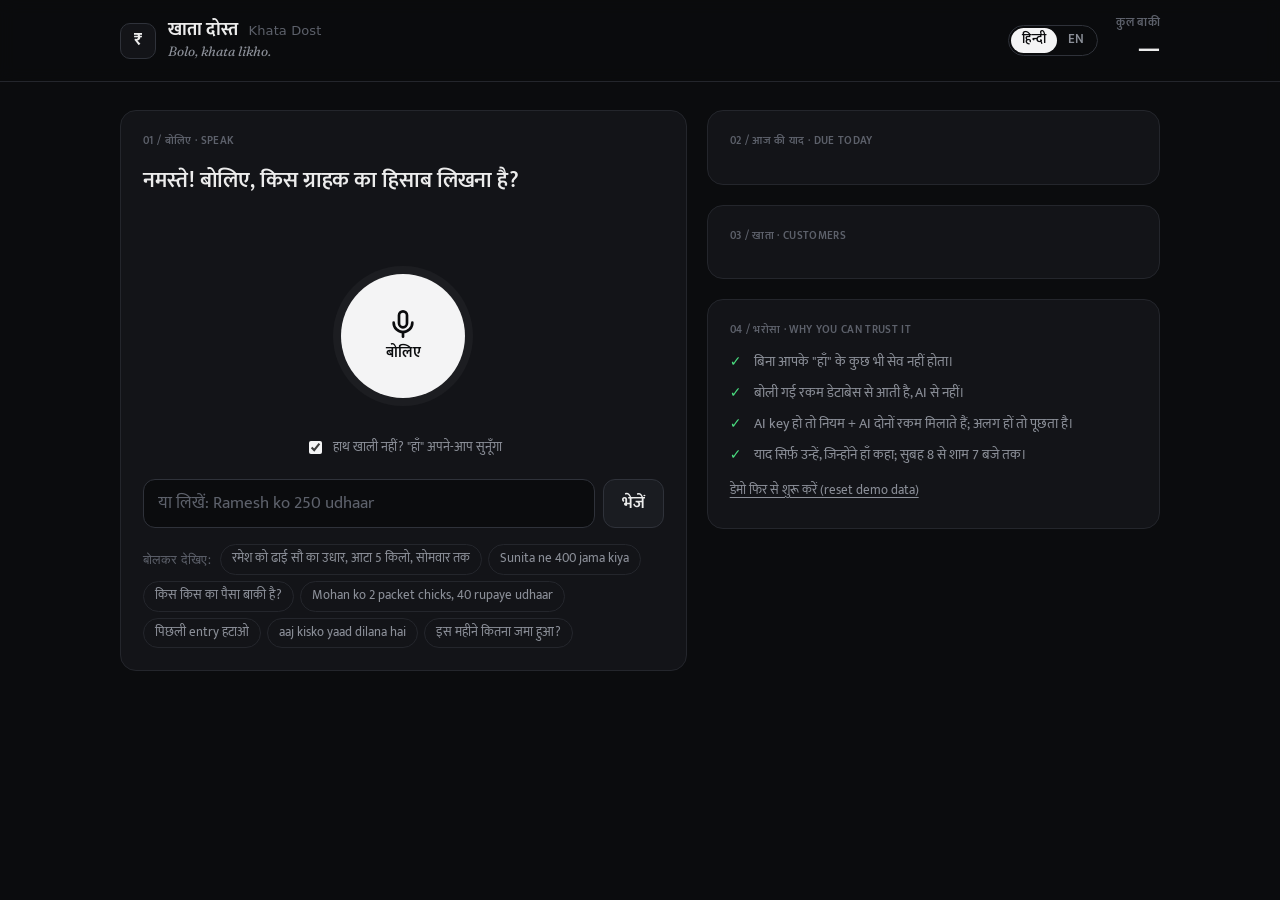
==== commit 46630e55: "Answer period totals: 'How much did I receive this month?' - ledger.totals(): money received and cre" ====
--- a/web/index.html
+++ b/web/index.html
@@ -8,7 +8,7 @@
   <link rel="preconnect" href="https://fonts.googleapis.com">
   <link rel="preconnect" href="https://fonts.gstatic.com" crossorigin>
   <link rel="stylesheet" href="https://fonts.googleapis.com/css2?family=Mukta:wght@400;600;700;800&family=Fraunces:ital,wght@1,500&display=swap">
-  <link rel="stylesheet" href="khata.css?v=9">
+  <link rel="stylesheet" href="khata.css?v=10">
 </head>
 <body>
 <header class="top">
@@ -88,6 +88,7 @@
       <button class="chip">Mohan ko 2 packet chicks, 40 rupaye udhaar</button>
       <button class="chip">पिछली entry हटाओ</button>
       <button class="chip">aaj kisko yaad dilana hai</button>
+      <button class="chip">इस महीने कितना जमा हुआ?</button>
     </div>
 
     <article id="receipt" class="receipt" hidden>
@@ -150,8 +151,8 @@
 
 <!-- Motion only. If these fail to load (offline), the app works the same without animation. -->
 <script src="https://cdnjs.cloudflare.com/ajax/libs/gsap/3.12.5/gsap.min.js" defer></script>
-<script src="i18n.js?v=9" defer></script>
-<script src="motion.js?v=9" defer></script>
-<script src="khata.js?v=9" defer></script>
+<script src="i18n.js?v=10" defer></script>
+<script src="motion.js?v=10" defer></script>
+<script src="khata.js?v=10" defer></script>
 </body>
 </html>
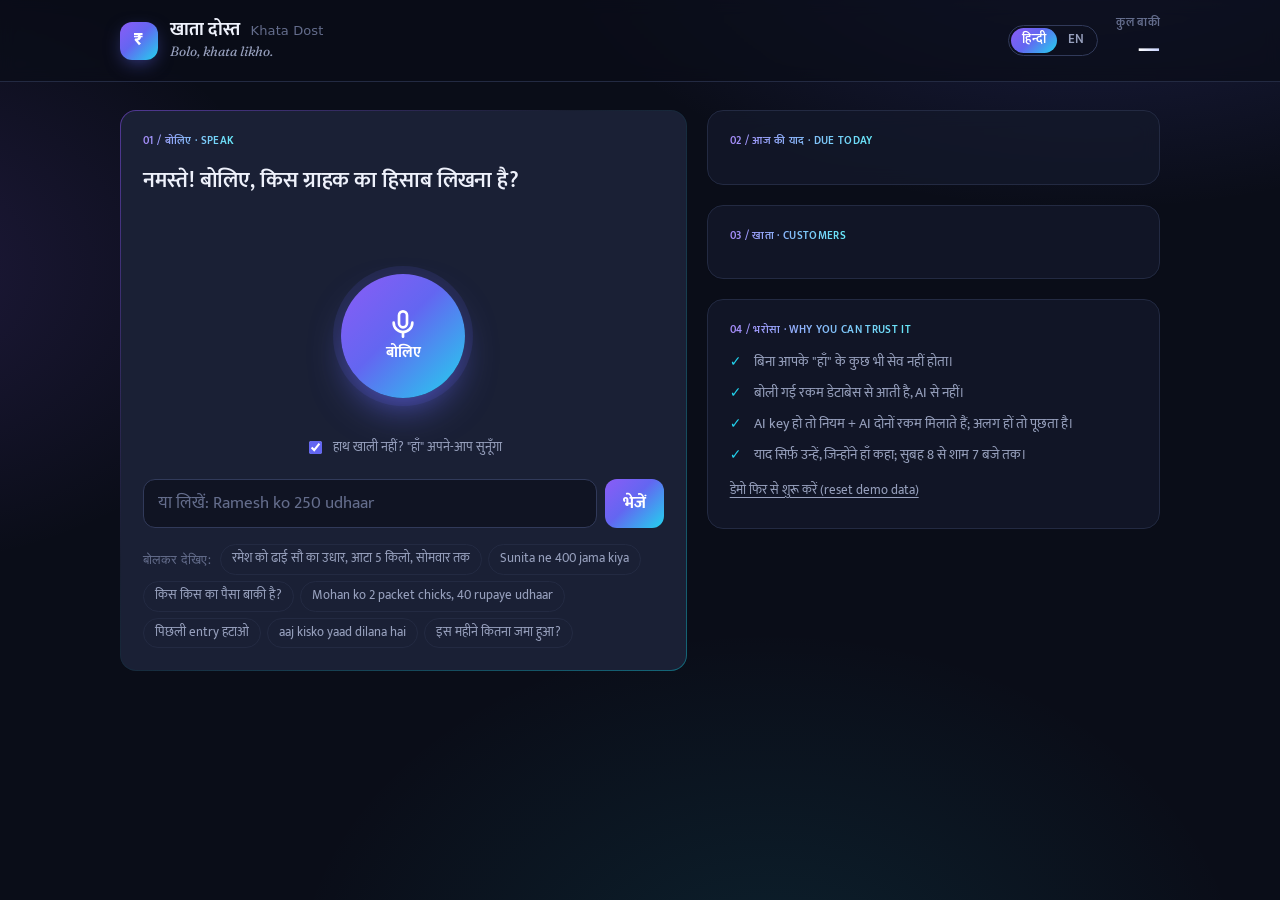
==== commit 9f2cba33: "Violet-cyan brand colours; fix Hindi full stop breaking 'haan' - Dark navy theme with soft glows and" ====
--- a/web/index.html
+++ b/web/index.html
@@ -3,12 +3,12 @@
 <head>
   <meta charset="utf-8">
   <meta name="viewport" content="width=device-width, initial-scale=1, viewport-fit=cover">
-  <meta name="theme-color" content="#0b0c0e">
+  <meta name="theme-color" content="#0a0d18">
   <title>Khata Dost · बोलो, खाता लिखो</title>
   <link rel="preconnect" href="https://fonts.googleapis.com">
   <link rel="preconnect" href="https://fonts.gstatic.com" crossorigin>
   <link rel="stylesheet" href="https://fonts.googleapis.com/css2?family=Mukta:wght@400;600;700;800&family=Fraunces:ital,wght@1,500&display=swap">
-  <link rel="stylesheet" href="khata.css?v=10">
+  <link rel="stylesheet" href="khata.css?v=11">
 </head>
 <body>
 <header class="top">
@@ -151,8 +151,8 @@
 
 <!-- Motion only. If these fail to load (offline), the app works the same without animation. -->
 <script src="https://cdnjs.cloudflare.com/ajax/libs/gsap/3.12.5/gsap.min.js" defer></script>
-<script src="i18n.js?v=10" defer></script>
-<script src="motion.js?v=10" defer></script>
-<script src="khata.js?v=10" defer></script>
+<script src="i18n.js?v=11" defer></script>
+<script src="motion.js?v=11" defer></script>
+<script src="khata.js?v=11" defer></script>
 </body>
 </html>
--- a/web/khata.css
+++ b/web/khata.css
@@ -1,10 +1,12 @@
-/* Khata Dost: dark and minimal. Flat surfaces, thin borders, one bright mic.
-   Colour only carries meaning: red = udhaar (owed), green = jama (paid). */
+/* Khata Dost: dark and clean, with one brand gradient (violet to cyan) for the mic, logo and actions.
+   Red = udhaar (owed) and green = jama (paid) stay reserved for money, so they never mix with the brand colour. */
 :root {
-  --bg: #0b0c0e; --surface: #131418; --surface-2: #1a1c21; --line: #24262c; --line-2: #2f323a;
-  --ink: #ececec; --muted: #8b8f98; --faint: #5d616b;
+  --bg: #0a0d18; --surface: rgba(20, 25, 43, .78); --surface-2: #1a2035; --line: #232a42; --line-2: #313a5a;
+  --ink: #eef1fb; --muted: #97a0bd; --faint: #646d8c;
+  --v1: #8b5cf6; --v2: #6366f1; --c1: #22d3ee;
+  --grad: linear-gradient(135deg, var(--v1) 0%, var(--v2) 45%, var(--c1) 100%);
   --red: #f87171; --red-bg: rgba(248, 113, 113, .08); --green: #4ade80; --green-bg: rgba(74, 222, 128, .08);
-  --accent: #f4f4f5; --accent-ink: #0b0c0e; --wa: #25d366;
+  --accent: #a78bfa; --accent-ink: #ffffff; --wa: #25d366;
   --radius: 16px;
   --sans: "Mukta", "Noto Sans Devanagari", "Inter", system-ui, sans-serif;
   --serif: "Fraunces", Georgia, serif;
@@ -12,18 +14,22 @@
 }
 * { box-sizing: border-box; }
 html { -webkit-text-size-adjust: 100%; }
-body { margin: 0; background: var(--bg); color: var(--ink); font-family: var(--sans); font-size: 16.5px; line-height: 1.5; -webkit-font-smoothing: antialiased; }
+body { margin: 0; color: var(--ink); min-height: 100vh;
+       background: radial-gradient(900px 500px at 85% -10%, rgba(99, 102, 241, .22), transparent 60%),
+                   radial-gradient(700px 500px at -10% 30%, rgba(139, 92, 246, .16), transparent 60%),
+                   radial-gradient(800px 600px at 60% 110%, rgba(34, 211, 238, .10), transparent 60%), var(--bg);
+       background-attachment: fixed; font-family: var(--sans); font-size: 16.5px; line-height: 1.5; -webkit-font-smoothing: antialiased; }
 button, input, select { font: inherit; color: inherit; }
 ::selection { background: rgba(244, 244, 245, .2); }
 .muted { color: var(--muted); } .small { font-size: 13.5px; }
-.tag { display: block; font-size: 11px; font-weight: 600; letter-spacing: .03em; text-transform: uppercase; color: var(--faint); margin-bottom: 12px; } /* Devanagari breaks apart with wide tracking */
+.tag { display: block; background: linear-gradient(90deg, #a78bfa, #67e8f9); -webkit-background-clip: text; background-clip: text; color: transparent !important; width: fit-content; font-size: 11px; font-weight: 600; letter-spacing: .03em; text-transform: uppercase; color: var(--faint); margin-bottom: 12px; } /* Devanagari breaks apart with wide tracking */
 
 /* ---------- header: a quiet top bar ---------- */
-.top { border-bottom: 1px solid var(--line); background: rgba(11, 12, 14, .85); position: sticky; top: 0; z-index: 10; backdrop-filter: blur(8px); }
+.top { border-bottom: 1px solid var(--line); background: rgba(10, 13, 24, .72); position: sticky; top: 0; z-index: 10; backdrop-filter: blur(8px); }
 .top-inner { max-width: 1080px; margin: 0 auto; padding: 14px 20px; display: flex; justify-content: space-between; align-items: center; gap: 16px; }
 .brand { display: flex; align-items: center; gap: 12px; }
-.seal { width: 36px; height: 36px; border-radius: 10px; display: grid; place-items: center; flex: none;
-        border: 1px solid var(--line-2); color: var(--ink); font-weight: 700; font-size: 18px; background: var(--surface); }
+.seal { width: 38px; height: 38px; border-radius: 12px; display: grid; place-items: center; flex: none;
+        color: #fff; font-weight: 800; font-size: 19px; background: var(--grad); box-shadow: 0 6px 20px -6px rgba(99, 102, 241, .7); }
 .top h1 { margin: 0; font-size: 18px; line-height: 1.2; font-weight: 700; letter-spacing: .1px; }
 .top h1 [data-i18n="sub"] { font-size: 13px; color: var(--faint); font-weight: 500; margin-left: 6px; }
 .tagline { margin: 0; font-family: var(--serif); font-style: italic; font-size: 13.5px; color: var(--muted); }
@@ -31,11 +37,12 @@
 .top-right { display: flex; align-items: center; gap: 18px; }
 .lang-switch { display: inline-flex; border: 1px solid var(--line-2); border-radius: 999px; padding: 2px; }
 .lang-switch button { border: none; background: transparent; color: var(--muted); font-size: 12.5px; font-weight: 600; padding: 3px 11px; border-radius: 999px; cursor: pointer; }
-.lang-switch button[aria-pressed="true"] { background: var(--accent); color: var(--accent-ink); }
+.lang-switch button[aria-pressed="true"] { background: var(--grad); color: #fff; }
 .lang-switch button:focus-visible { outline: 2px solid var(--accent); outline-offset: 2px; }
 .total { text-align: right; }
 .total .lbl { display: block; color: var(--faint); font-size: 11.5px; letter-spacing: .03em; text-transform: uppercase; font-weight: 600; }
-.total strong { font-size: 24px; font-weight: 700; font-variant-numeric: tabular-nums; letter-spacing: -.2px; }
+.total strong { font-size: 24px; font-weight: 800; font-variant-numeric: tabular-nums; letter-spacing: -.2px;
+                background: linear-gradient(90deg, #fff, #c7d2fe); -webkit-background-clip: text; background-clip: text; color: transparent; }
 
 .modes { max-width: 1080px; margin: 0 auto; padding: 12px 20px 0; font-size: 12.5px; color: var(--faint); }
 .modes .warn { color: var(--red); }
@@ -43,7 +50,9 @@
 /* ---------- layout ---------- */
 main { max-width: 1080px; margin: 0 auto; padding: 16px 20px 56px; display: grid; gap: 20px; }
 @media (min-width: 900px) { main { grid-template-columns: 1.25fr 1fr; align-items: start; } .talk { position: sticky; top: 84px; } }
-.card { background: var(--surface); border: 1px solid var(--line); border-radius: var(--radius); padding: 22px; }
+.card { background: var(--surface); border: 1px solid var(--line); border-radius: var(--radius); padding: 22px; backdrop-filter: blur(10px); }
+.talk { border: 1px solid transparent; background: linear-gradient(var(--surface-2), var(--surface-2)) padding-box,
+        linear-gradient(135deg, rgba(139, 92, 246, .55), rgba(35, 42, 66, .6) 40%, rgba(34, 211, 238, .45)) border-box; }
 h2 { font-size: 17px; margin: 0 0 10px; font-weight: 700; }
 h3 { font-size: 15px; margin: 0 0 6px; }
 .row { display: flex; gap: 10px; align-items: center; flex-wrap: wrap; } .between { justify-content: space-between; }
@@ -73,49 +82,52 @@
 .draft-actions { display: flex; gap: 10px; margin-top: 14px; }
 .draft-actions button { flex: 1; padding: 12px; border-radius: 12px; font-weight: 600; font-size: 16px; cursor: pointer; transition: transform .1s ease, background .15s; }
 .draft-actions button:active { transform: scale(.98); }
-.yes { background: var(--accent); color: var(--accent-ink); border: 1px solid var(--accent); }
-.yes:hover { background: #fff; }
+.yes { background: var(--grad); color: #fff; border: none; box-shadow: 0 8px 22px -10px rgba(99, 102, 241, .9); }
+.yes:hover { filter: brightness(1.08); }
 .no { background: transparent; color: var(--ink); border: 1px solid var(--line-2); }
 .no:hover { background: var(--surface); }
 
 .stamp { position: absolute; right: 16px; top: 50%; z-index: 3; pointer-events: none; opacity: 0;
          transform: translateY(-50%) rotate(-10deg); padding: 5px 12px; border: 2px solid currentColor; border-radius: 8px;
-         font-weight: 700; font-size: 20px; letter-spacing: .5px; color: var(--green); background: rgba(11, 12, 14, .7); }
+         font-weight: 800; font-size: 20px; letter-spacing: .5px; color: var(--green); background: rgba(10, 13, 24, .8);
+         box-shadow: 0 0 24px rgba(74, 222, 128, .35); }
 
 .options { margin-top: 14px; display: flex; gap: 8px; flex-wrap: wrap; }
 .options button { padding: 10px 16px; border-radius: 12px; border: 1px solid var(--line-2); background: var(--surface-2); cursor: pointer; font-weight: 600; }
-.options button:hover { border-color: var(--accent); }
+.options button:hover { border-color: var(--accent); color: #fff; }
 
 /* ---------- mic: the one bright element ---------- */
 .mic-wrap { position: relative; width: 124px; height: 124px; margin: 34px auto 10px; --level: 0; }
-.ring { position: absolute; inset: 0; border-radius: 50%; border: 1.5px solid var(--accent); opacity: 0; pointer-events: none;
+.ring { position: absolute; inset: 0; border-radius: 50%; border: 1.5px solid var(--c1); opacity: 0; pointer-events: none;
         transform: scale(calc(1 + var(--level) * var(--k))); transition: transform .08s linear, opacity .2s; }
 .ring.r1 { --k: .3; } .ring.r2 { --k: .6; }
 .mic-wrap.rec .ring.r1 { opacity: .45; border-color: var(--red); } .mic-wrap.rec .ring.r2 { opacity: .22; border-color: var(--red); }
 .mic { position: relative; z-index: 1; display: flex; flex-direction: column; align-items: center; justify-content: center; gap: 2px;
-       width: 124px; height: 124px; border-radius: 50%; border: none; cursor: pointer; background: var(--accent); color: var(--accent-ink);
-       font-size: 15px; font-weight: 600; box-shadow: 0 0 0 8px rgba(244, 244, 245, .04); transition: transform .15s ease, background .2s, box-shadow .2s; }
-.mic:hover { box-shadow: 0 0 0 10px rgba(244, 244, 245, .07); }
+       width: 124px; height: 124px; border-radius: 50%; border: none; cursor: pointer; background: var(--grad); color: #fff;
+       font-size: 15px; font-weight: 700; box-shadow: 0 0 0 8px rgba(99, 102, 241, .12), 0 18px 40px -12px rgba(99, 102, 241, .8);
+       transition: transform .15s ease, background .2s, box-shadow .2s; }
+.mic:hover { box-shadow: 0 0 0 11px rgba(99, 102, 241, .18), 0 18px 44px -10px rgba(34, 211, 238, .6); }
 .mic:active { transform: scale(.97); }
 .mic svg { width: 32px; height: 32px; }
-.mic-wrap.rec .mic { background: var(--red); color: #fff; box-shadow: 0 0 0 8px rgba(248, 113, 113, .1); }
+.mic-wrap.rec .mic { background: linear-gradient(135deg, #fb7185, #ef4444); color: #fff; box-shadow: 0 0 0 8px rgba(248, 113, 113, .14), 0 18px 40px -12px rgba(239, 68, 68, .8); }
 .mic-wrap.idle-hint .ring.r1 { animation: breathe 3s ease-in-out infinite; }
 @keyframes breathe { 0%, 100% { opacity: 0; transform: scale(1); } 50% { opacity: .25; transform: scale(1.14); } }
 .mic.busy { opacity: .6; cursor: wait; }
 .status { text-align: center; min-height: 20px; color: var(--muted); font-size: 13.5px; }
 .handsfree { display: flex; justify-content: center; align-items: center; gap: 8px; font-size: 13px; color: var(--muted); margin: 10px 0 0; }
-.handsfree input { accent-color: var(--accent); }
+.handsfree input { accent-color: var(--v2); }
 
 .typed { display: flex; gap: 8px; margin-top: 22px; }
 .typed input { flex: 1; min-width: 0; padding: 11px 14px; border-radius: 12px; border: 1px solid var(--line-2); background: var(--bg); }
 .typed input::placeholder { color: var(--faint); }
-.typed input:focus { outline: none; border-color: var(--muted); }
-.typed button { padding: 11px 18px; border-radius: 12px; border: 1px solid var(--line-2); background: var(--surface-2); font-weight: 600; cursor: pointer; }
-.typed button:hover { border-color: var(--muted); }
+.typed input { background: rgba(10, 13, 24, .6); }
+.typed input:focus { outline: none; border-color: var(--v2); box-shadow: 0 0 0 3px rgba(99, 102, 241, .2); }
+.typed button { padding: 11px 18px; border-radius: 12px; border: none; background: var(--grad); color: #fff; font-weight: 700; cursor: pointer; }
+.typed button:hover { filter: brightness(1.08); }
 .try { margin-top: 16px; font-size: 13px; display: flex; flex-wrap: wrap; gap: 6px; align-items: center; color: var(--faint); }
 .try strong { font-weight: 500; margin-right: 2px; }
 .chip { border: 1px solid var(--line); background: transparent; color: var(--muted); border-radius: 999px; padding: 5px 11px; cursor: pointer; font-size: 12.5px; transition: border-color .15s, color .15s; }
-.chip:hover { border-color: var(--line-2); color: var(--ink); }
+.chip:hover { border-color: var(--v2); color: var(--ink); background: rgba(99, 102, 241, .1); }
 
 .receipt { margin-top: 22px; border-top: 1px solid var(--line); padding-top: 18px; }
 .receipt p { margin: 4px 0 10px; }
@@ -134,13 +146,13 @@
 .cust { display: flex; justify-content: space-between; gap: 8px; align-items: center; }
 .who { display: flex; align-items: center; }
 .avatar { width: 30px; height: 30px; border-radius: 50%; display: inline-grid; place-items: center; font-weight: 600; margin-right: 12px; flex: none; font-size: 13px;
-          color: var(--ink) !important; background: var(--surface-2) !important; border: 1px solid var(--line-2); }
+          color: #fff; border: none; box-shadow: inset 0 0 0 1px rgba(255, 255, 255, .15); }
 .cust .amt { font-weight: 600; font-size: 16px; font-variant-numeric: tabular-nums; } .amt.owe { color: var(--red); } .amt.clear { color: var(--green); }
 .list .msg { font-size: 13.5px; color: var(--muted); margin: 6px 0 10px; }
 .big { font-size: 26px; font-weight: 700; margin: 0 0 14px; font-variant-numeric: tabular-nums; }
 .detail-form { display: grid; gap: 10px; margin-bottom: 14px; font-size: 14px; color: var(--muted); }
 .detail-form input, .detail-form select { width: 100%; margin-top: 4px; padding: 9px 11px; border-radius: 10px; border: 1px solid var(--line-2); background: var(--bg); color: var(--ink); }
-.detail-form button { padding: 10px; border-radius: 10px; border: none; background: var(--accent); color: var(--accent-ink); font-weight: 600; cursor: pointer; }
+.detail-form button { padding: 10px; border-radius: 10px; border: none; background: var(--grad); color: #fff; font-weight: 700; cursor: pointer; }
 .consent { display: flex; gap: 8px; align-items: flex-start; } .consent input { accent-color: var(--green); margin-top: 4px; }
 .link { background: none; border: none; color: var(--muted); cursor: pointer; padding: 6px 0; text-decoration: underline; text-underline-offset: 3px; font-size: 13px; }
 .link:hover { color: var(--ink); }
@@ -148,7 +160,7 @@
 /* trust card: same surface, just a quiet checklist */
 .trust ul { padding-left: 0; list-style: none; margin: 0 0 10px; display: grid; gap: 10px; }
 .trust li { padding-left: 24px; position: relative; font-size: 14px; color: var(--muted); }
-.trust li::before { content: "✓"; position: absolute; left: 0; top: 0; color: var(--green); font-weight: 700; }
+.trust li::before { content: "✓"; position: absolute; left: 0; top: 0; color: var(--c1); font-weight: 800; }
 
 .flash { animation: flash 1.4s ease; } @keyframes flash { 0% { background: var(--green-bg); } }
 
